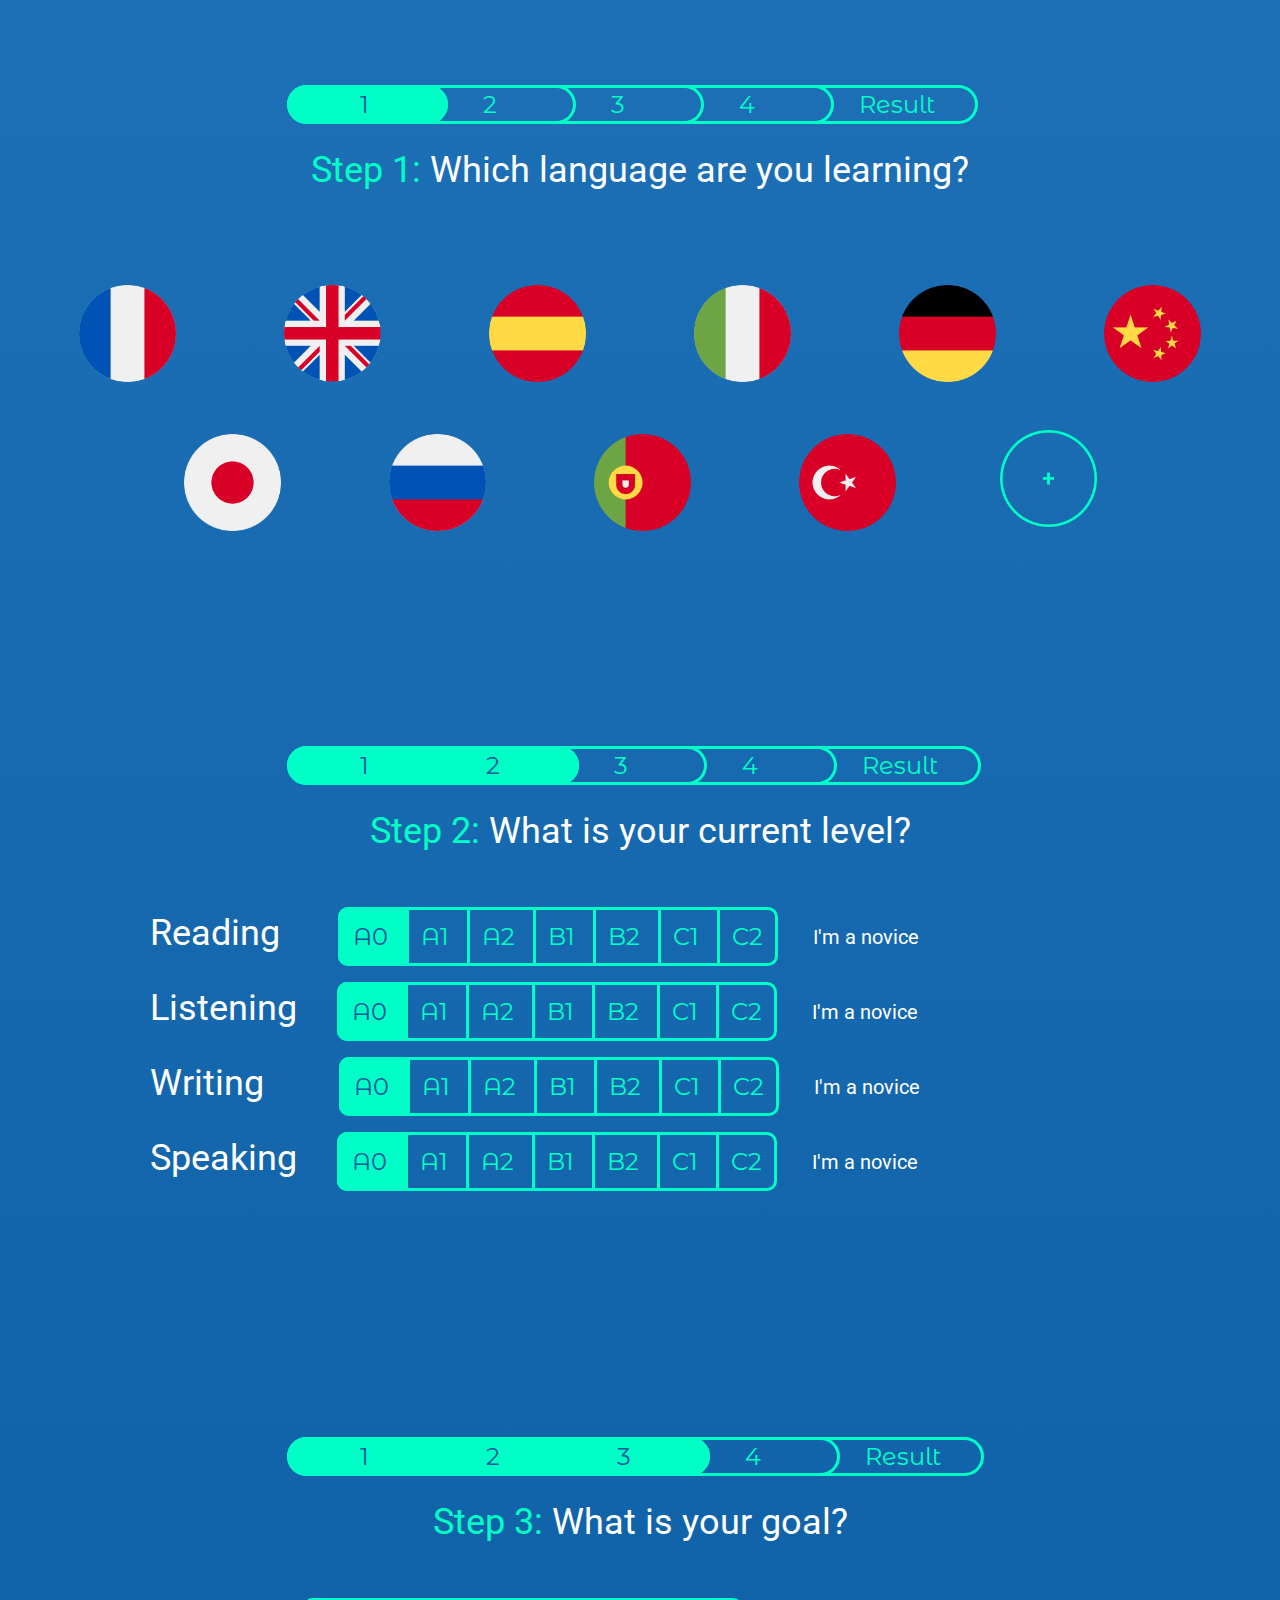
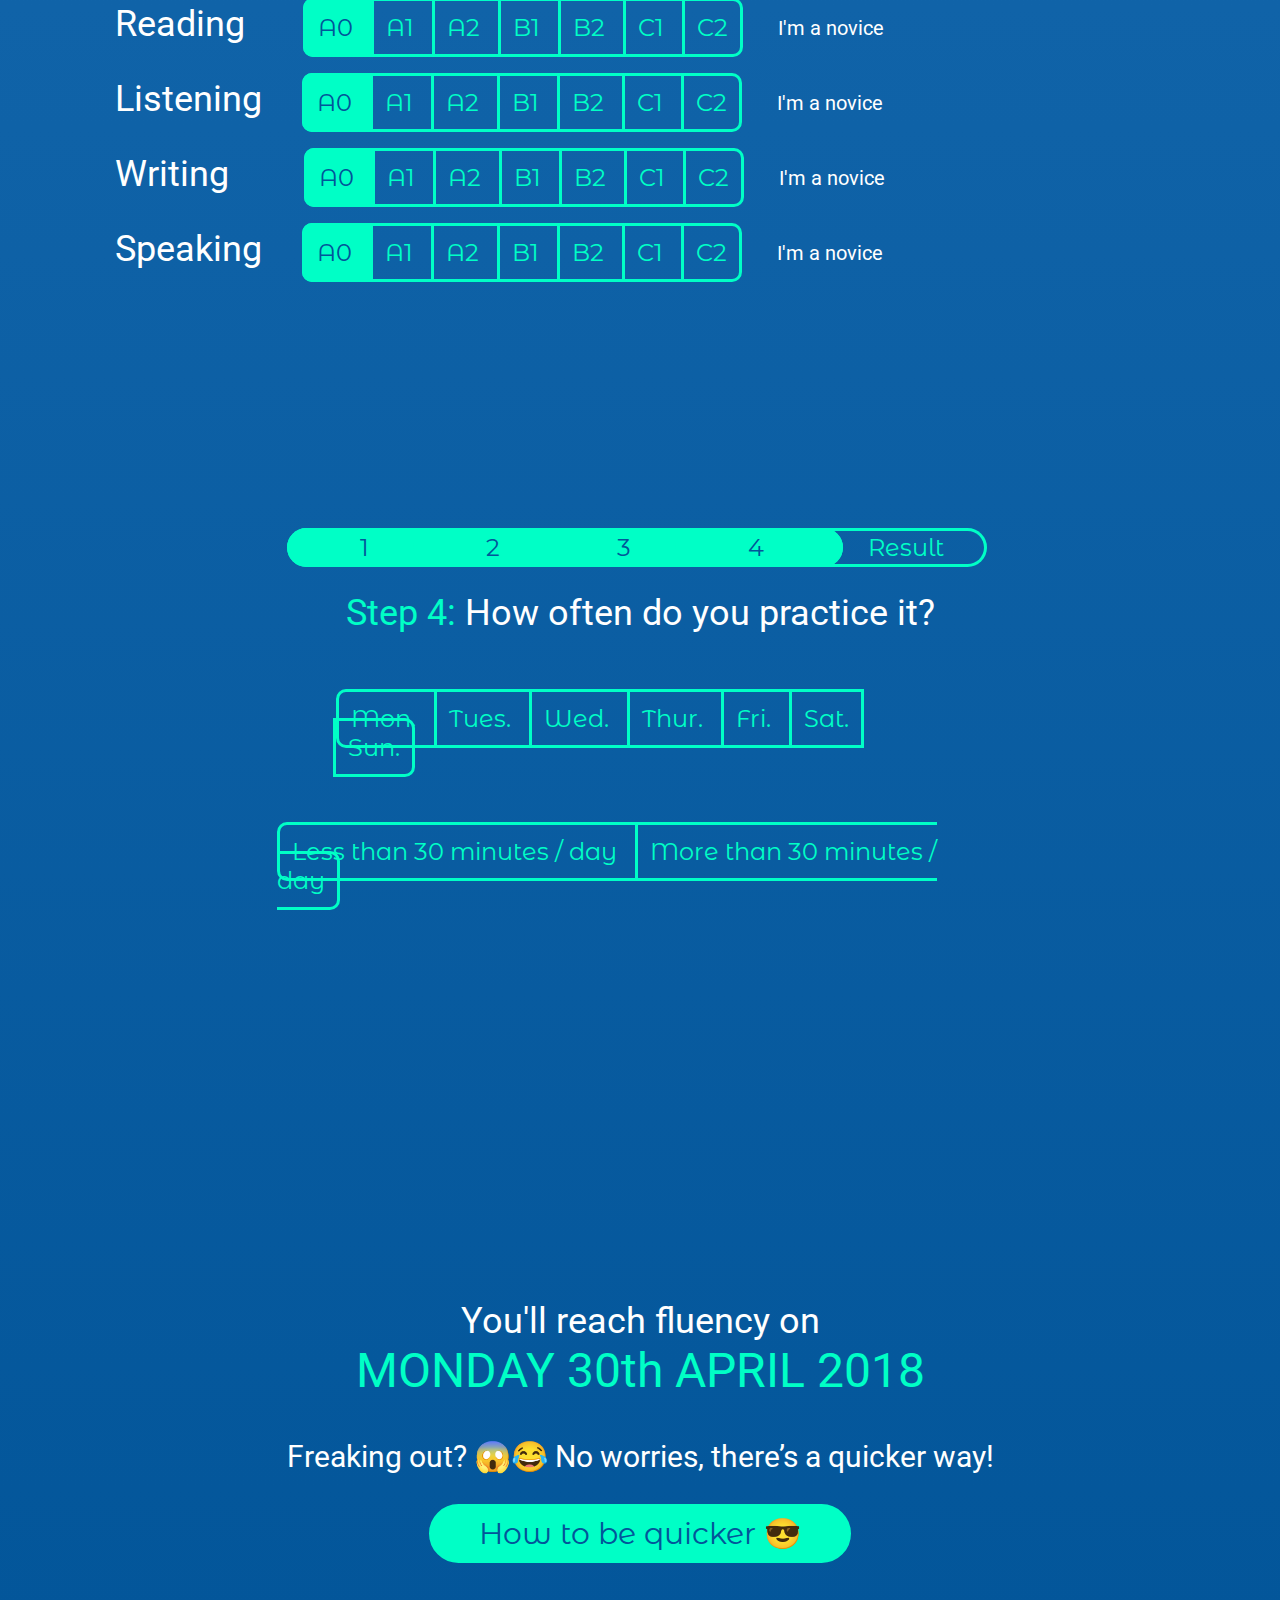
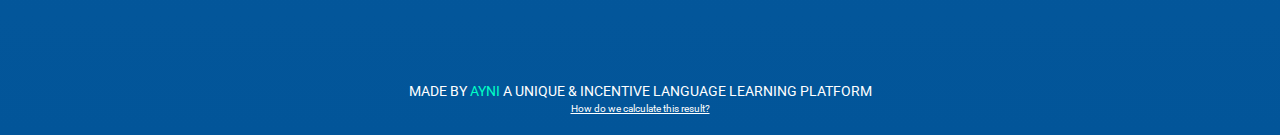
==== page2.html @ e08b11b6 "lancement" ====
<!DOCTYPE html>
<html>
  <head>
    <meta charset="utf-8">
    <meta http-equiv="X-UA-Compatible" content="IE=edge">
    <meta name="viewport" content="width=device-width, initial-scale=1">

    <title>When will you reach fluency?</title>

    <link href="https://fonts.googleapis.com/css?family=Roboto:400" rel="stylesheet">
  <link href="https://fonts.googleapis.com/css?family=Montserrat+Alternates:400,500" rel="stylesheet">
  <link rel="stylesheet" href="CSS/prelaunch2.css">

  <!-- start Mixpanel --><script type="text/javascript">(function(e,a){if(!a.__SV){var b=window;try{var c,l,i,j=b.location,g=j.hash;c=function(a,b){return(l=a.match(RegExp(b+"=([^&]*)")))?l[1]:null};g&&c(g,"state")&&(i=JSON.parse(decodeURIComponent(c(g,"state"))),"mpeditor"===i.action&&(b.sessionStorage.setItem("_mpcehash",g),history.replaceState(i.desiredHash||"",e.title,j.pathname+j.search)))}catch(m){}var k,h;window.mixpanel=a;a._i=[];a.init=function(b,c,f){function e(b,a){var c=a.split(".");2==c.length&&(b=b[c[0]],a=c[1]);b[a]=function(){b.push([a].concat(Array.prototype.slice.call(arguments,
  0)))}}var d=a;"undefined"!==typeof f?d=a[f]=[]:f="mixpanel";d.people=d.people||[];d.toString=function(b){var a="mixpanel";"mixpanel"!==f&&(a+="."+f);b||(a+=" (stub)");return a};d.people.toString=function(){return d.toString(1)+".people (stub)"};k="disable time_event track track_pageview track_links track_forms register register_once alias unregister identify name_tag set_config reset people.set people.set_once people.increment people.append people.union people.track_charge people.clear_charges people.delete_user".split(" ");
  for(h=0;h<k.length;h++)e(d,k[h]);a._i.push([b,c,f])};a.__SV=1.2;b=e.createElement("script");b.type="text/javascript";b.async=!0;b.src="undefined"!==typeof MIXPANEL_CUSTOM_LIB_URL?MIXPANEL_CUSTOM_LIB_URL:"file:"===e.location.protocol&&"//cdn.mxpnl.com/libs/mixpanel-2-latest.min.js".match(/^\/\//)?"https://cdn.mxpnl.com/libs/mixpanel-2-latest.min.js":"//cdn.mxpnl.com/libs/mixpanel-2-latest.min.js";c=e.getElementsByTagName("script")[0];c.parentNode.insertBefore(b,c)}})(document,window.mixpanel||[]);
  mixpanel.init("26a38429688eebca25bc573ffab9b2d9");</script><!-- end Mixpanel -->
  </head>
  <body>





  <div id="menu01">
    <div id="bloc-principal">
      <div class="MENU">
        <a href="#menu01" class="MENUrealise"> 1 </a>
        <a href="#menu02" class="MENUafaire"> 2 </a>
        <a href="#menu03" class="MENUafaire"> 3 </a>
        <a href="#menu04" class="MENUafaire"> 4 </a>
        <a href="#menu05" class="MENUresult"> Result </a>
      </div>
    </div>

    <div class="STEP"> <FONT color="#00FFC6"> Step 1: </FONT> Which language are you learning? </div>

      <div>
        <div id="milieudrapeau1">
          <div class="drapeau">
          <a href="#test5"><img src="image/french.png" id="french" class="langues" alt="french"></a>
          </div>

          <div class="drapeau">
          <a href="#test5"><img src="image/english.png" id="english" class="langues" alt="english"></a>
          </div>

          <div class="drapeau">
          <a href="#test5"><img src="image/spanish.png" id="spanish" class="langues" alt="spanish"></a>
          </div>

          <div class="drapeau">
          <a href="#test5"><img src="image/italian.png" id="italian" class="langues" alt="italian"></a>
          </div>

          <div class="drapeau">
          <a href="#test5"><img src="image/german.png" id="german" class="langues" alt="german"></a>
          </div>

          <div class="drapeau">
          <a href="#test5"><img src="image/chinese.png" id="chinese" class="langues" alt="chinese"></a>
          </div>
        </div>

        <div id="milieudrapeau2">
          <div class="drapeau">
          <a href="#test5"><img src="image/japonese.png" id="japonese" class="langues" alt="japonese"></a>
          </div>

          <div class="drapeau">
          <a href="#test5"><img src="image/russian.png" id="russian" class="langues" alt="russian"></a>
          </div>

          <div class="drapeau">
          <a href="#test5"><img src="image/portuguese.png" id="portuguese" class="langues" alt="portuguese"></a>
          </div>

          <div class="drapeau">
          <a href="#test5"><img src="image/turkish.png" id="turkish" class="langues" alt="turkish"></a>
          </div>

          <div class="drapeau">
          <a href="#test5"><img src="image/+.png" id="other" class="plus" alt="flag"></a>
          </div>
        </div>
      </div>
  </div>












  <div id="menu02">
    <div id="bloc-principal">
      <div class="MENU">
        <a href="#menu01" class="MENUrealise"> 1 </a>
        <a href="#menu02" class="MENUrealise"> 2 </a>
        <a href="#menu03" class="MENUafaire"> 3 </a>
        <a href="#menu04" class="MENUafaire"> 4 </a>
        <a href="#menu05" class="MENUresult"> Result </a>
      </div>
    </div>

    <div class="STEP"> <FONT color="#00FFC6"> Step 2: </FONT> What is your current level? </div>

    <div>
      <div id="CENTRER75">
        <div id="milieu">

          <div id="reading" class="floatleft"> Reading </div>

          <div class="floatleft">
          <a href="#test5" id="A1" class="rectangle-gauche-choix"> A0 </a>
          <a href="#test5" id="A2" class="rectangle-milieu-libre"> A1 </a>
          <a href="#test5" id="A3" class="rectangle-milieu-libre"> A2 </a>
          <a href="#test5" id="A4" class="rectangle-milieu-libre"> B1 </a>
          <a href="#test5" id="A5" class="rectangle-milieu-libre"> B2 </a>
          <a href="#test5" id="A6" class="rectangle-milieu-libre"> C1 </a>
          <a href="#test5" id="A7" class="rectangle-droite-libre"> C2 </a>
          </div>

          <div class="floatleft">
            <div id="readingLevelText" class="explication"> I'm a novice </div>
          </div>

        </div>
      </div>

      <div id="CENTRER75">
        <div id="milieu">

          <div id="listening" class="floatleft"> Listening </div>

          <div class="floatleft">
          <a href="#test5" id="B1" class="rectangle-gauche-choix"> A0 </a>
          <a href="#test5" id="B2" class="rectangle-milieu-libre"> A1 </a>
          <a href="#test5" id="B3" class="rectangle-milieu-libre"> A2 </a>
          <a href="#test5" id="B4" class="rectangle-milieu-libre"> B1 </a>
          <a href="#test5" id="B5" class="rectangle-milieu-libre"> B2 </a>
          <a href="#test5" id="B6" class="rectangle-milieu-libre"> C1 </a>
          <a href="#test5" id="B7" class="rectangle-droite-libre"> C2 </a>
          </div>

          <div class="floatleft">
            <div id="listeningLevelText" class="explication">  I'm a novice</div>
          </div>

        </div>
      </div>

      <div id="CENTRER75">
        <div id="milieu">

          <div id="writing" class="floatleft"> Writing </div>

          <div class="floatleft">
          <a href="#test5" id="C1" class="rectangle-gauche-choix"> A0 </a>
          <a href="#test5" id="C2" class="rectangle-milieu-libre"> A1 </a>
          <a href="#test5" id="C3" class="rectangle-milieu-libre"> A2 </a>
          <a href="#test5" id="C4" class="rectangle-milieu-libre"> B1 </a>
          <a href="#test5" id="C5" class="rectangle-milieu-libre"> B2 </a>
          <a href="#test5" id="C6" class="rectangle-milieu-libre"> C1 </a>
          <a href="#test5" id="C7" class="rectangle-droite-libre"> C2 </a>
          </div>

          <div class="floatleft">
            <div id="writingLevelText" class="explication"> I'm a novice  </div>
          </div>

        </div>
      </div>

      <div id="CENTRER75">
        <div id="milieu">

          <div id="speaking" class="floatleft"> Speaking </div>

          <div class="floatleft">
          <a href="#test5" id="D1" class="rectangle-gauche-choix"> A0 </a>
          <a href="#test5" id="D2" class="rectangle-milieu-libre"> A1 </a>
          <a href="#test5" id="D3" class="rectangle-milieu-libre"> A2 </a>
          <a href="#test5" id="D4" class="rectangle-milieu-libre"> B1 </a>
          <a href="#test5" id="D5" class="rectangle-milieu-libre"> B2 </a>
          <a href="#test5" id="D6" class="rectangle-milieu-libre"> C1 </a>
          <a href="#test5" id="D7" class="rectangle-droite-libre"> C2 </a>
          </div>

          <div class="floatleft">
            <div id="speakingLevelText" class="explication"> I'm a novice  </div>
          </div>

        </div>
      </div>
    </div>
  </div>













  <div id="menu03">
    <div id="bloc-principal">
      <div class="MENU">
        <a href="#menu01" class="MENUrealise"> 1 </a>
        <a href="#menu02" class="MENUrealise"> 2 </a>
        <a href="#menu03" class="MENUrealise"> 3 </a>
        <a href="#menu04" class="MENUafaire"> 4 </a>
        <a href="#menu05" class="MENUresult"> Result </a>
      </div>
    </div>

    <div class="STEP"> <FONT color="#00FFC6"> Step 3: </FONT> What is your goal? </div>

    <div>
      <div id="CENTRER75">
        <div id="milieuGoal">

          <div id="reading" class="floatleft"> Reading </div>

          <div class="floatleft">
          <a href="#test5" id="E1" class="rectangle2-gauche-choix"> A0 </a>
          <a href="#test5" id="E2" class="rectangle2-milieu-libre"> A1 </a>
          <a href="#test5" id="E3" class="rectangle2-milieu-libre"> A2 </a>
          <a href="#test5" id="E4" class="rectangle2-milieu-libre"> B1 </a>
          <a href="#test5" id="E5" class="rectangle2-milieu-libre"> B2 </a>
          <a href="#test5" id="E6" class="rectangle2-milieu-libre"> C1 </a>
          <a href="#test5" id="E7" class="rectangle2-droite-libre"> C2 </a>
          </div>

          <div class="floatleft">
            <div id="readingGoalText" class="explication"> I'm a novice  </div>
          </div>

        </div>
      </div>

      <div id="CENTRER75">
        <div id="milieuGoal">

          <div id="listening" class="floatleft"> Listening </div>

          <div class="floatleft">
          <a href="#test5" id="F1" class="rectangle2-gauche-choix"> A0 </a>
          <a href="#test5" id="F2" class="rectangle2-milieu-libre"> A1 </a>
          <a href="#test5" id="F3" class="rectangle2-milieu-libre"> A2 </a>
          <a href="#test5" id="F4" class="rectangle2-milieu-libre"> B1 </a>
          <a href="#test5" id="F5" class="rectangle2-milieu-libre"> B2 </a>
          <a href="#test5" id="F6" class="rectangle2-milieu-libre"> C1 </a>
          <a href="#test5" id="F7" class="rectangle2-droite-libre"> C2 </a>
          </div>


          <div class="floatleft">
            <div id="listeningGoalText" class="explication"> I'm a novice  </div>
          </div>

        </div>
      </div>

      <div id="CENTRER75">
        <div id="milieuGoal">

          <div id="writing" class="floatleft"> Writing </div>

          <div class="floatleft">
          <a href="#test5" id="G1" class="rectangle2-gauche-choix"> A0 </a>
          <a href="#test5" id="G2" class="rectangle2-milieu-libre"> A1 </a>
          <a href="#test5" id="G3" class="rectangle2-milieu-libre"> A2 </a>
          <a href="#test5" id="G4" class="rectangle2-milieu-libre"> B1 </a>
          <a href="#test5" id="G5" class="rectangle2-milieu-libre"> B2 </a>
          <a href="#test5" id="G6" class="rectangle2-milieu-libre"> C1 </a>
          <a href="#test5" id="G7" class="rectangle2-droite-libre"> C2 </a>
          </div>

          <div class="floatleft">
            <div id="writingGoalText" class="explication"> I'm a novice  </div>
          </div>

        </div>
      </div>

      <div id="CENTRER75">
        <div id="milieuGoal">

          <div id="speaking" class="floatleft"> Speaking </div>

          <div class="floatleft">
          <a href="#test5" id="H1" class="rectangle2-gauche-choix"> A0 </a>
          <a href="#test5" id="H2" class="rectangle2-milieu-libre"> A1 </a>
          <a href="#test5" id="H3" class="rectangle2-milieu-libre"> A2 </a>
          <a href="#test5" id="H4" class="rectangle2-milieu-libre"> B1 </a>
          <a href="#test5" id="H5" class="rectangle2-milieu-libre"> B2 </a>
          <a href="#test5" id="H6" class="rectangle2-milieu-libre"> C1 </a>
          <a href="#test5" id="H7" class="rectangle2-droite-libre"> C2 </a>
          </div>

          <div class="floatleft">
            <div id="speakingGoalText" class="explication"> I'm a novice  </div>
          </div>

        </div>
      </div>
    </div>
  </div>














  <div id="menu04">
    <div id="bloc-principal">
      <div class="MENU">
        <a href="#menu01" class="MENUrealise"> 1 </a>
        <a href="#menu02" class="MENUrealise"> 2 </a>
        <a href="#menu03" class="MENUrealise"> 3 </a>
        <a href="#menu04" class="MENUrealise"> 4 </a>
        <a href="#menu05" id="result" class="MENUresult"> Result </a>
      </div>
    </div>

    <div id="languageChoice" class="STEP"> <FONT color="#00FFC6"> Step 4: </FONT> How often do you practice it? </div>

    <div>
      <div id="CENTRER75">
        <div id="milieujour">

          <div>
          <a href="#test5" id="monday" class="rectangle-gauche-libre"> Mon. </a>
          <a href="#test5" id="tuesday" class="rectangle-milieu-libre"> Tues. </a>
          <a href="#test5" id="wednesday" class="rectangle-milieu-libre"> Wed. </a>
          <a href="#test5" id="thursday" class="rectangle-milieu-libre"> Thur. </a>
          <a href="#test5" id="friday" class="rectangle-milieu-libre"> Fri. </a>
          <a href="#test5" id="saturday" class="rectangle-milieu-libre"> Sat. </a>
          <a href="#test5" id="sunday" class="rectangle-droite-libre"> Sun. </a>
          </div>

        </div>
      </div>

      <div id="CENTRER75">
        <div id="milieuduree">

          <div>
          <a href="#test5" id="less" class="rectangle-gauche-libre"> Less than 30 minutes / day </a>
          <a href="#test5" id="more" class="rectangle-droite-libre"> More than 30 minutes / day </a>
          </div>


        </div>
      </div>

    </div>
  </div>













  <div id="page" >
    <div id="bloc-principal">
      <div id="CENTRER">
        <div id="menu05">
           <p class="SOUSTITRE"> You'll reach fluency on </p>

           <p id="fluencyDate" class="TITRE"> MONDAY 30th APRIL 2018 </p>
        </div>

        <div>
            <p class="ACCROCHE"> Freaking out? 😱😂 No worries, there’s a quicker way! </p>
            <a href="Page3.html" class="CTA2">How to be quicker 😎</a>
        </div>
      </div>
      <div id="footer2">
    <p class="PUB"> MADE BY <a href="https://ayni.in" class="link" target="_blank">AYNI</a> A UNIQUE & INCENTIVE LANGUAGE LEARNING PLATFORM </p>
    <p class="PUB"> <a href="http://ayni.in" id="CALCUL">How do we calculate this result?</a></p>
      </div>
    </div>
  </div>


  <script
  src="https://code.jquery.com/jquery-3.2.1.js"
  integrity="sha256-DZAnKJ/6XZ9si04Hgrsxu/8s717jcIzLy3oi35EouyE="
  crossorigin="anonymous"></script>
  <script type="text/javascript" src="javascripts/application.js"></script>

  </body>
</html>
---- CSS/prelaunch2.css ----
html, body{
	background: linear-gradient(to top, #025599, #1D70B6);
	width: 100%;
	padding: 0;
	margin:0;
}


#footer {
    position: absolute;
    bottom: 30px;
    width: 100%;
}

#footer2 {
padding-bottom: 20px;
padding-top: 20px;
}

.TITRE {
	text-align: center;
	color: #00FFC6;
	font-size: 48px;
	font-family: 'Roboto';
	font-style: medium;
	margin: 0px;
	width: 100%;
}

.SOUSTITRE {
	text-align: center;
	color: white;
	font-size: 36px;
	font-family: 'Roboto';
	font-style: medium;
	margin: 0px;
}

.STEP {
	text-align: center;
	color: white;
	font-size: 36px;
	font-family: 'Roboto';
	font-style: medium;
	margin-bottom: 70px;
	margin-top: 30px
}

.ACCROCHE {
	text-align: center;
	color: white;
	font-size: 30px;
	font-family: 'Roboto';
	margin-top: 40px;
	padding: 0px
}

.champs {
	margin-top: 50px;
	margin-bottom: 30px
}

#CENTRERpage3 {
	padding-top: 90px;
}

.TEXTE {
	text-align: center;
	color: white;
	font-size: 25px;
	font-family: 'Roboto';
	margin:0;
	padding: 0px;
	width: 100%
}

.paddingbottom70 {
	padding-bottom: 70px;
}

#STEPtitre {
	color: #00FFC6;
}

.PUB {
	text-align: center;
	color: white;
	font-size: 14px;
	font-family: 'Roboto';
	font-style: normal;
	margin: 0px;
}

#CALCUL {
	text-align: center;
	color: white;
	font-size: 10px;
	font-family: 'Roboto';
	font-style: normal;
}

.link {
	color: #00FFC6;
	text-decoration: none;
}

.CTA1 {
	margin: auto;
	display: block;
	background-color: #00FFC6;
	border: 3px solid #00FFC6;
	border-radius: 50px ;
	font-size: 30px;
	color: #025599;
	padding: 8px;
	width: 296px;
	font-family: 'Montserrat Alternates', sans-serif;
	font-style: normal;
	text-align: center;
	text-decoration: none;
}

.CTA1:hover{
	background-color: transparent;
	color: #00FFC6;

}

.CTA1:active{
	transform: scale(1.03);
}

.CTA2 {
	margin: auto;
	display: block;
	background-color: #00FFC6;
	border: 3px solid #00FFC6;
	border-radius: 50px ;
	font-size: 30px;
	color: #025599;
	padding: 8px;
	width: 400px;
	font-family: 'Montserrat Alternates', sans-serif;
	font-style: normal;
	text-align: center;
	text-decoration: none;
}

.CTA2:hover{
	background-color: transparent;
	color: #00FFC6;
}

.CTA2:active{
	transform: scale(1.03);
}

.CTA3 {
	margin: auto;
	display: block;
	background-color: #00FFC6;
	border: 3px solid #00FFC6;
	border-radius: 50px ;
	font-size: 30px;
	color: #025599;
	padding: 8px;
	width: 500px;
	font-family: 'Montserrat Alternates', sans-serif;
	font-style: normal;
	text-align: center;
	text-decoration: none;
}

.CTA3:hover{
	background-color: transparent;
	color: #00FFC6;
}

.CTA3:active{
	transform: scale(1.03);
}

.CTA4 {
	float: right;
	background-color: #00FFC6;
	border: 3px solid #00FFC6;
	border-radius: 50px ;
	font-size: 25px;
	color: #025599;
	padding: 8px;
	width: 120px;
	font-family: 'Montserrat Alternates', sans-serif;
	font-style: normal;
	text-align: center;
	text-decoration: none;
}

.CTA4:hover{
	background-color: transparent;
	color: #00FFC6;

}

.CTA4:active{
	transform: scale(1.03);
}

.MENU {
	margin:0 auto;
	width: 707px
}

.MENUrealise {
	background-color: #00ffc6;
	border: solid 3px #00ffc6;
	border-radius: 50px;
	font-size: 24px;
	color: #025599;
	font-family: 'Montserrat Alternates', sans-serif;
	font-style: medium;
	text-align: center;
	text-decoration: none;
	padding-top: 2px;
	padding-right: 70px;
	padding-left: 70px;
	padding-bottom: 2px;
	margin-right: -35px;
}

.MENUafaire {
	background-color: transparent;
	border: solid 3px #00ffc6;
	border-top-right-radius: 50px;
	border-bottom-right-radius: 50px;
	border-left: none;
	font-size: 24px;
	color: #00ffc6;
	font-family: 'Montserrat Alternates', sans-serif;
	font-style: medium;
	text-align: center;
	text-decoration: none;
	padding-top: 2px;
	padding-right: 70px;
	padding-left: 70px;
	padding-bottom: 2px ;
	margin-right: -35px
}

.MENUresult {
	background-color: transparent;
	border: solid 3px #00ffc6;
	border-top-right-radius: 50px;
	border-bottom-right-radius: 50px;
	border-left: none;
	font-size: 24px;
	color: #00ffc6;
	font-family: 'Montserrat Alternates', sans-serif;
	font-style: medium;
	text-align: center;
	text-decoration: none;
	padding-top: 2px;
	padding-right: 40px;
	padding-left: 60px;
	padding-bottom: 2px ;
	margin-right: -35px
}

.MENUresult:hover {
	background-color: #00ffc6;
	color: #025599;
}

.MENUresultclic {
	background-color: transparent;
	border: solid 3px #00ffc6;
	border-top-right-radius: 50px;
	border-bottom-right-radius: 50px;
	border-left: none;
	font-size: 24px;
	color: #ffaa00;
	font-family: 'Montserrat Alternates', sans-serif;
	font-style: medium;
	text-align: center;
	text-decoration: none;
	padding-top: 2px;
	padding-right: 40px;
	padding-left: 60px;
	padding-bottom: 2px ;
	margin-right: -35px
}

.MENUresultclic:hover {
	background-color: #00ffc6;
	color: #025599;
}

.MENUafaire:hover {
	background-color: #00ffc6;
	color: #025599;
}


#margin106 {
	padding-top: 106px;
}



#menu01 {
	padding-top: 90px;
	padding-bottom: 400px
}

#menu02 {
	padding-top: 90px;
	padding-bottom: 130px
}

#menu03 {
	padding-top: 90px;
	padding-bottom: 130px
}

#menu04 {
	padding-top: 90px;
	padding-bottom: 130px
}



#CENTRER {
padding-top: 200px;
padding-bottom: 100px;

}

#CENTRER75 {
	padding-bottom: 75px;
}

#milieu {
	margin:0 auto;
	width: 980px;
	vertical-align: center;
}

#milieuGoal {
	margin:0 auto;
	width: 1050px;
	vertical-align: center;
}

#milieujour {
	margin:0 auto;
	width: 609px;
	vertical-align: center;	
}

#milieuduree {
	margin:0 auto;
	width: 727px;
	vertical-align: center;	
}

#milieudrapeau1 {
	margin:0 auto;
	width: 1010px;
}

#milieudrapeau2 {
	margin:0 auto;
	width: 850px;
}

.floatleft {
    float: left;
    transition: none;
}

.floattop {
	float: top;
	transition: none;
}

#reading {
	color: white;
	font-size: 36px;
	font-family: 'Roboto';
	font-style: normal;
	margin-top : -10px ;
	margin-right: 58px;
}

#listening {
	color: white;
	font-size: 36px;
	font-family: 'Roboto';
	font-style: normal;
	margin-top : -10px ;
	margin-right: 40px;
}

#writing {
	color: white;
	font-size: 36px;
	font-family: 'Roboto';
	font-style: normal;
	margin-top : -10px ;
	margin-right: 75px;
}

#speaking {
	color: white;
	font-size: 36px;
	font-family: 'Roboto';
	font-style: normal;
	margin-top : -10px ;
	margin-right: 40px;
}

.explication {
	color: white;
	font-size: 20px;
	font-family: 'Roboto';
	font-style: normal;
	margin-left: 35px;
	margin-top: 3px;
}

.rectangle-gauche-libre {
	width: 64px;
	height: 53px;
	border-top-left-radius: 10px;
	border-bottom-left-radius: 10px;
	border: solid 3px #00ffc6;
	background-color: transparent;
	font-size: 24px;
	color: #00ffc6;
	font-family: 'Montserrat Alternates', sans-serif;
	font-style: medium;
	text-align: center;
	text-decoration: none;
	padding: 12px;
}

.rectangle-gauche-libre:hover {
	background-color: #00ffc6;
	color: #025599;
}

.rectangle-gauche-choix {
	width: 64px;
	height: 53px;
	border-top-left-radius: 10px;
	border-bottom-left-radius: 10px;
	border: solid 3px #00ffc6;
	background-color: #00ffc6;
	font-size: 24px;
	color: #025599;
	font-family: 'Montserrat Alternates', sans-serif;
	font-style: medium;
	text-align: center;
	text-decoration: none;
	padding: 12px;
}

.rectangle-milieu-libre {
	width: 64px;
	height: 53px;
	border: solid 3px #00ffc6;
	background-color: transparent;
	font-size: 24px;
	color: #00FFC6;
	font-family: 'Montserrat Alternates', sans-serif;
	font-style: medium;
	text-align: center;
	text-decoration: none;
	padding: 12px;
	margin-left:-3px;
}

.rectangle-milieu-libre:hover {
	background-color: #00ffc6;
	color: #025599;
}

.rectangle-milieu-choix {
	width: 64px;
	height: 53px;
	background-color: #00ffc6;
	border: solid 3px #00ffc6;
	font-size: 24px;
	color: #025599;
	font-family: 'Montserrat Alternates', sans-serif;
	font-style: medium;
	text-align: center;
	text-decoration: none;
	padding: 12px;
	margin-left:-3px;
}

.rectangle-milieu-objectif {
	width: 64px;
	height: 53px;
	background-color: #ffaa00;
	border: solid 3px #ffaa00;
	font-size: 24px;
	color: white;
	font-family: 'Montserrat Alternates', sans-serif;
	font-style: medium;
	text-align: center;
	text-decoration: none;
	padding: 12px;
	margin-left:-3px;
}

.rectangle-droite-libre {
	width: 64px;
	height: 53px;
	border: solid 3px #00ffc6;
	border-top-right-radius: 10px;
	border-bottom-right-radius: 10px;
	background-color: transparent;
	font-size: 24px;
	color: #00FFC6;
	font-family: 'Montserrat Alternates', sans-serif;
	font-style: medium;
	text-align: center;
	text-decoration: none;
	padding: 12px;
	margin-left:-3px;
}

.rectangle-droite-libre:hover {
	background-color: #00ffc6;
	color: #025599;
}

.rectangle-droite-choix {
	width: 64px;
	height: 53px;
	background-color: #00ffc6;
	border: solid 3px #00ffc6;
	border-top-right-radius: 10px;
	border-bottom-right-radius: 10px;
	font-size: 24px;
	color: #025599;
	font-family: 'Montserrat Alternates', sans-serif;
	font-style: medium;
	text-align: center;
	text-decoration: none;
	padding: 12px;
	margin-left:-3px;
}

.rectangle-droite-objectif {
	width: 64px;
	height: 53px;
	background-color: #ffaa00;
	border: solid 3px #ffaa00;
	border-top-right-radius: 10px;
	border-bottom-right-radius: 10px;
	font-size: 24px;
	color: white;
	font-family: 'Montserrat Alternates', sans-serif;
	font-style: medium;
	text-align: center;
	text-decoration: none;
	padding: 12px;
	margin-left:-3px;
}

.rectangle2-gauche-choix {
	width: 64px;
	height: 53px;
	border-top-left-radius: 10px;
	border-bottom-left-radius: 10px;
	border: solid 3px #00ffc6;
	background-color: #00ffc6;
	font-size: 24px;
	color: #025599;
	font-family: 'Montserrat Alternates', sans-serif;
	font-style: medium;
	text-align: center;
	text-decoration: none;
	padding: 12px;
}

.rectangle2-milieu-libre {
	width: 64px;
	height: 53px;
	border: solid 3px #00ffc6;
	background-color: transparent;
	font-size: 24px;
	color: #00FFC6;
	font-family: 'Montserrat Alternates', sans-serif;
	font-style: medium;
	text-align: center;
	text-decoration: none;
	padding: 12px;
	margin-left:-3px;
}

.rectangle2-milieu-libre:hover {
	background-color: #ffaa00;
	border: solid 3px #ffaa00;
	color: white;
}

.rectangle2-milieu-choix {
	width: 64px;
	height: 53px;
	background-color: #00ffc6;
	border: solid 3px #00ffc6;
	font-size: 24px;
	color: #025599;
	font-family: 'Montserrat Alternates', sans-serif;
	font-style: medium;
	text-align: center;
	text-decoration: none;
	padding: 12px;
	margin-left:-3px;
}

.rectangle2-milieu-objectif {
	width: 64px;
	height: 53px;
	background-color: #ffaa00;
	border: solid 3px #ffaa00;
	font-size: 24px;
	color: white;
	font-family: 'Montserrat Alternates', sans-serif;
	font-style: medium;
	text-align: center;
	text-decoration: none;
	padding: 12px;
	margin-left:-3px;
}

.rectangle2-droite-libre {
	width: 64px;
	height: 53px;
	border: solid 3px #00ffc6;
	border-top-right-radius: 10px;
	border-bottom-right-radius: 10px;
	background-color: transparent;
	font-size: 24px;
	color: #00FFC6;
	font-family: 'Montserrat Alternates', sans-serif;
	font-style: medium;
	text-align: center;
	text-decoration: none;
	padding: 12px;
	margin-left:-3px;
}

.rectangle2-droite-libre:hover {
	background-color: #ffaa00;
	border: solid 3px #ffaa00;
	color: white;
}

.rectangle2-droite-choix {
	width: 64px;
	height: 53px;
	background-color: #00ffc6;
	border: solid 3px #00ffc6;
	border-top-right-radius: 10px;
	border-bottom-right-radius: 10px;
	font-size: 24px;
	color: #025599;
	font-family: 'Montserrat Alternates', sans-serif;
	font-style: medium;
	text-align: center;
	text-decoration: none;
	padding: 12px;
	margin-left:-3px;
}

.rectangle2-droite-objectif {
	width: 64px;
	height: 53px;
	background-color: #ffaa00;
	border: solid 3px #ffaa00;
	border-top-right-radius: 10px;
	border-bottom-right-radius: 10px;
	font-size: 24px;
	color: white;
	font-family: 'Montserrat Alternates', sans-serif;
	font-style: medium;
	text-align: center;
	text-decoration: none;
	padding: 12px;
	margin-left:-3px;
}

.drapeau {
	padding-right: 50px;
	padding-left: 50px;
	padding-bottom: 20px;
	padding-top: 20px;
	float: left;
	transition: none;
}

#milieudrapeau1 {
	margin-left:0 auto;
	margin-right:0 auto;
	width: 1230px;
}

#milieudrapeau2 {
	margin-left:0 auto;
	margin-right:0 auto;
	width: 1020px;

}

.langues {
	width: 97px;
	height:97px;
	border: solid 4px transparent;
	border-radius: 50px;
}

.langues:hover {
	border: solid 4px #00ffc6;
	border-radius: 50px;
}

.languechoisie {
	border: solid 4px #00ffc6;
	border-radius: 50px;
}

.plus {
	width: 97px;
	height:97px;
}

.plus:hover {
	background-image: url(../image/+hover.png)
}











.bloc-principal-email {
	margin: 0 auto;
	width: 900px;
	padding-top: 20px;
	padding-bottom: 130px;
}

.entete {
	padding-bottom: 50px;
}

.premiere-ligne {
	padding-bottom: 70px;
}

.your-friend {
	padding: 15px;
	color: white;
	font-family: 'Roboto';
	font-size: 22px;
	float: left;
	margin-left: 0px
}

.you {
	padding: 15px;
	color: white;
	font-family: 'Roboto';
	font-size: 22px;
	float: left;
	margin-left: 70px
}

.first-name {
	padding: 15px;
	color: white;
	font-family: 'Roboto';
	font-size: 22px;
	border: solid 2px #00ffc6;
	border-radius: 15px;
	float: left;
	width: 225px;
	margin-left: 20px;
}

.email {
	padding: 15px;
	color: white;
	font-family: 'Roboto';
	font-size: 22px;
	border: solid 2px #00ffc6;
	border-radius: 15px;
	float: left;
	width: 425px;
	margin-left: 20px
}

.texteemail {
	padding: 31px;
	color: white;
	font-family: 'Roboto';
	font-size: 22px;
	border: solid 2px #00ffc6;
	border-radius: 15px;
	margin-bottom: 16px;
	margin-top: 30px;
}

.reachfluency {
	color:white;
}
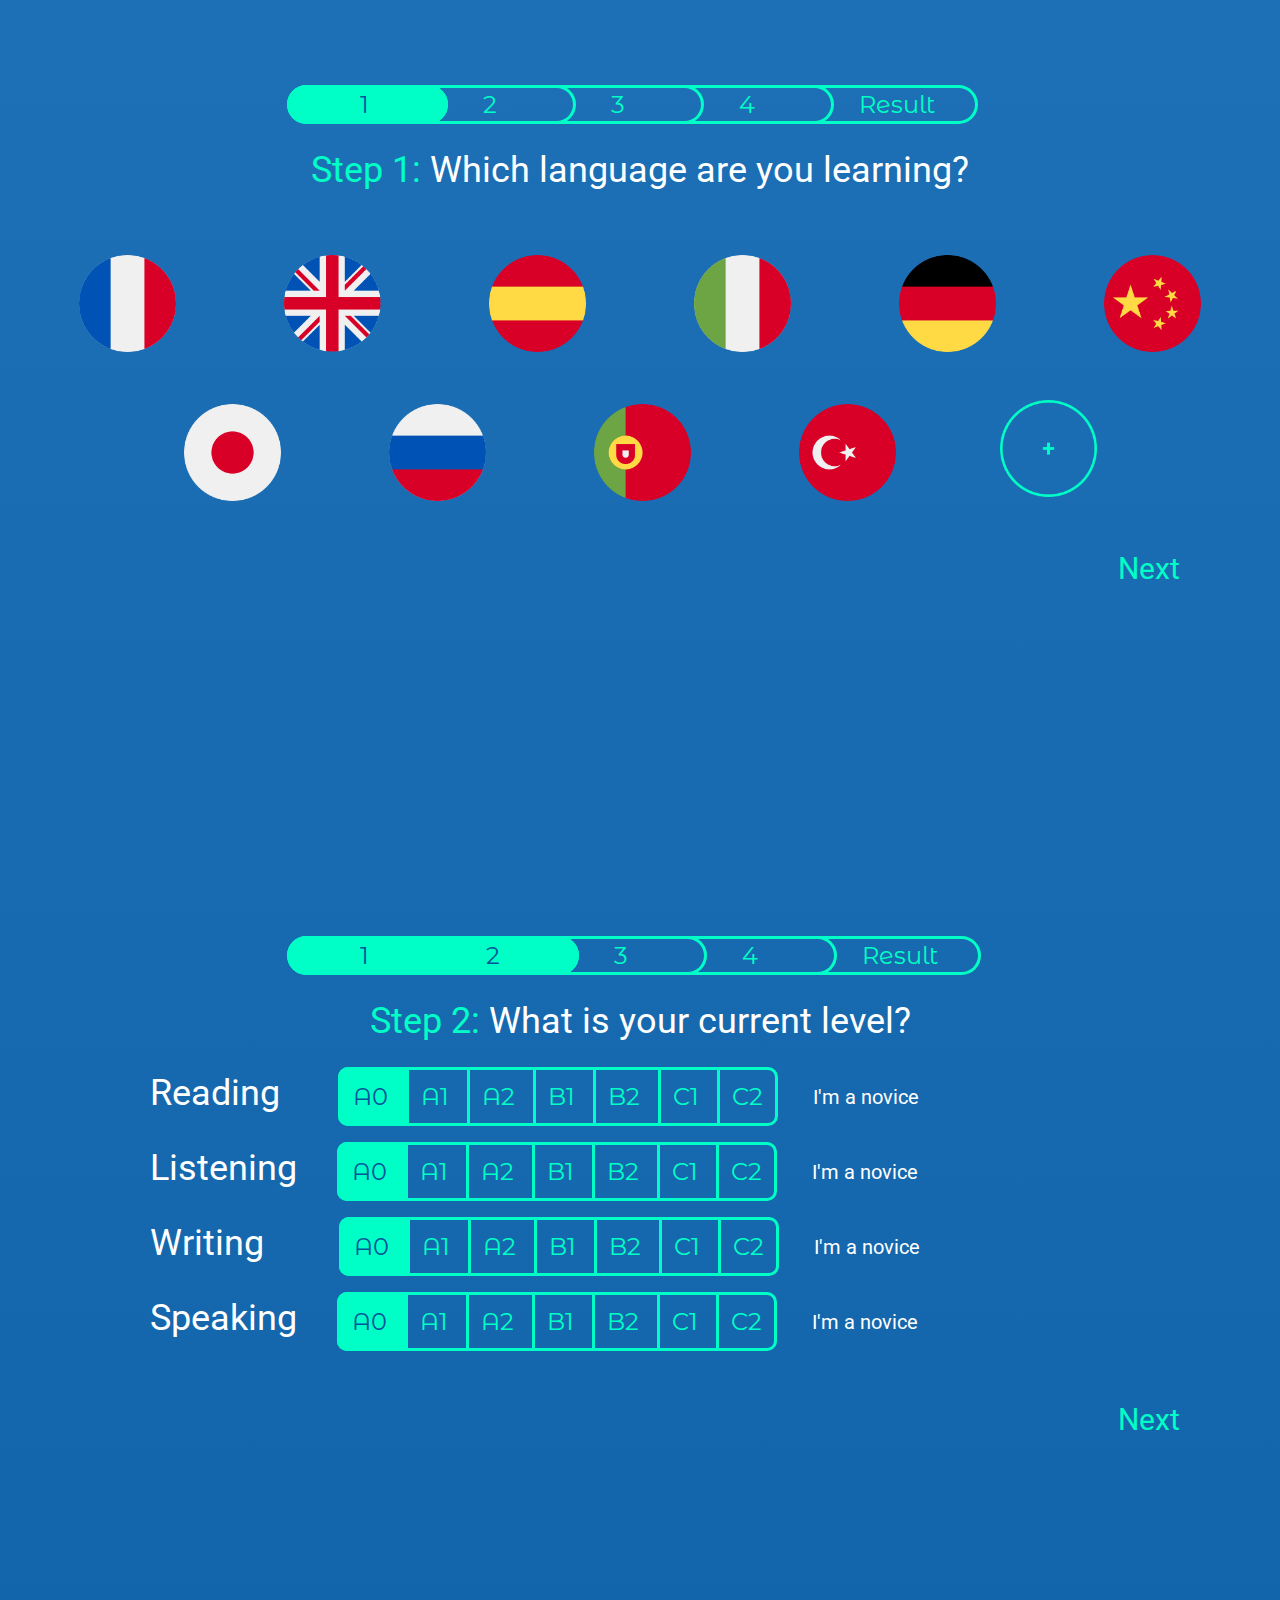
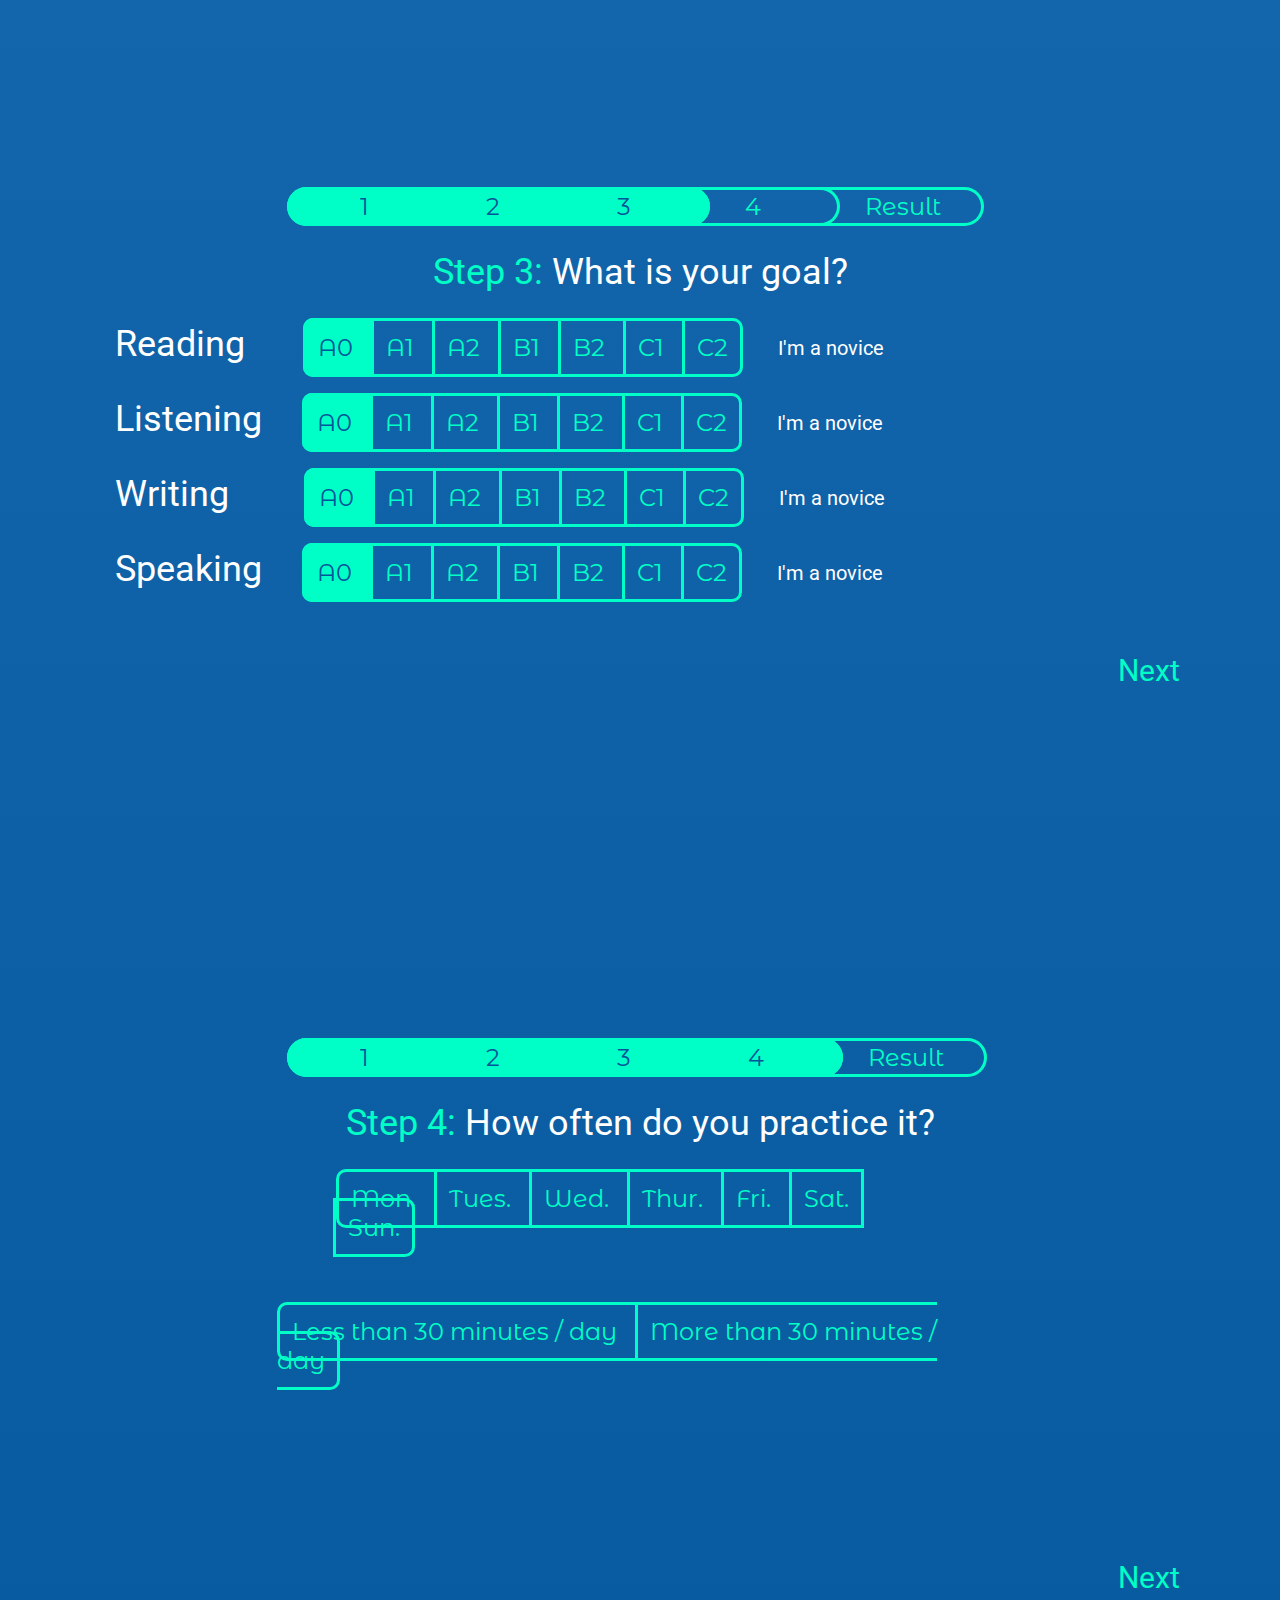
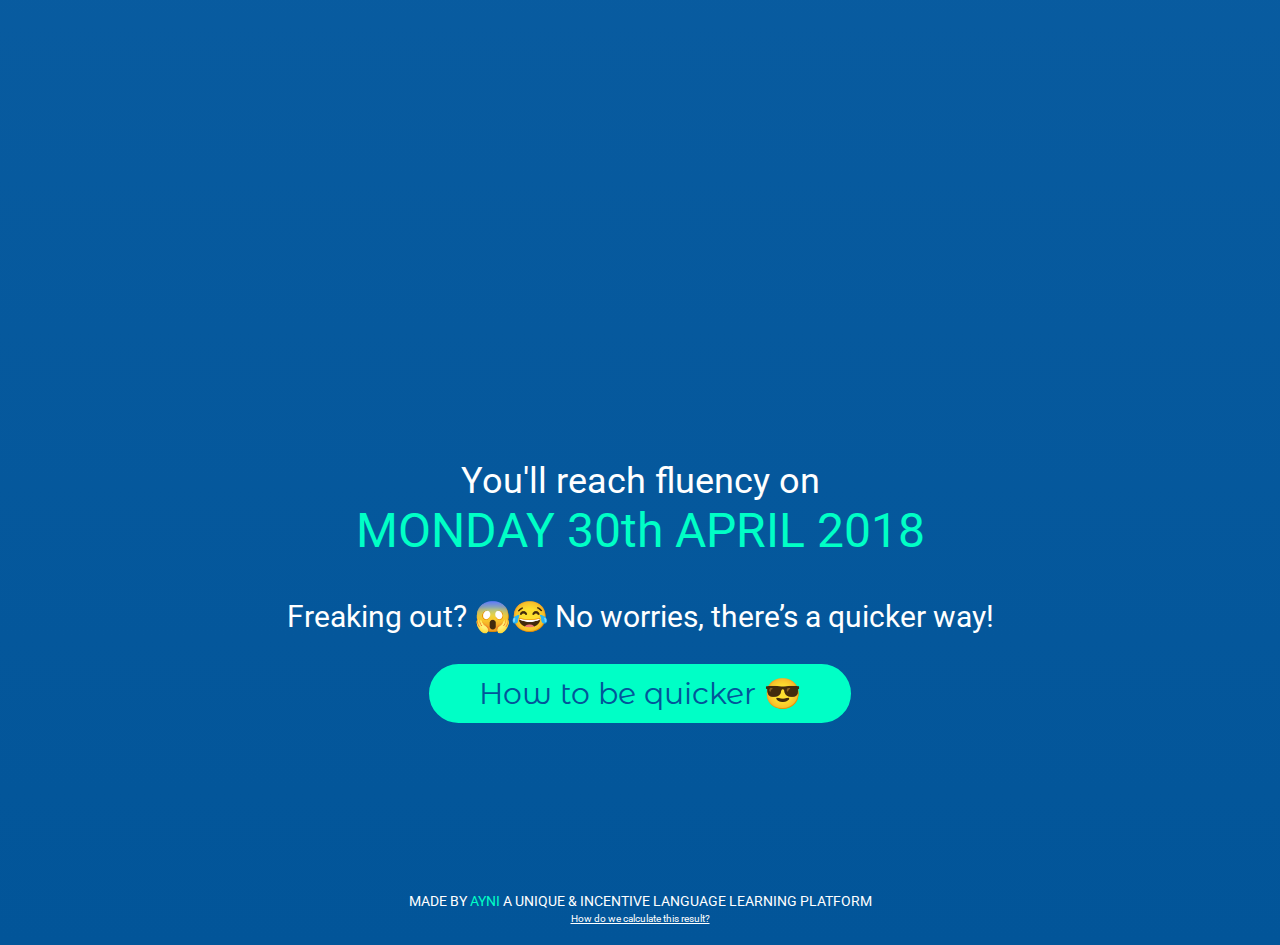
==== commit b591f7d4: "Ajout de bouton next" ====
--- a/page2.html
+++ b/page2.html
@@ -5,11 +5,12 @@
     <meta http-equiv="X-UA-Compatible" content="IE=edge">
     <meta name="viewport" content="width=device-width, initial-scale=1">
 
-    <title>When will you reach fluency?</title>
+    <title>When will you become fluent?</title>
 
     <link href="https://fonts.googleapis.com/css?family=Roboto:400" rel="stylesheet">
   <link href="https://fonts.googleapis.com/css?family=Montserrat+Alternates:400,500" rel="stylesheet">
   <link rel="stylesheet" href="CSS/prelaunch2.css">
+  <link rel="icon" type="image/png" href="favicon.png" />
 
   <!-- start Mixpanel --><script type="text/javascript">(function(e,a){if(!a.__SV){var b=window;try{var c,l,i,j=b.location,g=j.hash;c=function(a,b){return(l=a.match(RegExp(b+"=([^&]*)")))?l[1]:null};g&&c(g,"state")&&(i=JSON.parse(decodeURIComponent(c(g,"state"))),"mpeditor"===i.action&&(b.sessionStorage.setItem("_mpcehash",g),history.replaceState(i.desiredHash||"",e.title,j.pathname+j.search)))}catch(m){}var k,h;window.mixpanel=a;a._i=[];a.init=function(b,c,f){function e(b,a){var c=a.split(".");2==c.length&&(b=b[c[0]],a=c[1]);b[a]=function(){b.push([a].concat(Array.prototype.slice.call(arguments,
   0)))}}var d=a;"undefined"!==typeof f?d=a[f]=[]:f="mixpanel";d.people=d.people||[];d.toString=function(b){var a="mixpanel";"mixpanel"!==f&&(a+="."+f);b||(a+=" (stub)");return a};d.people.toString=function(){return d.toString(1)+".people (stub)"};k="disable time_event track track_pageview track_links track_forms register register_once alias unregister identify name_tag set_config reset people.set people.set_once people.increment people.append people.union people.track_charge people.clear_charges people.delete_user".split(" ");
@@ -86,6 +87,9 @@
       </div>
   </div>
 
+  <div class="next-div">
+    <a href="#menu02" class="next"> Next </a>
+  </div>
 
 
 
@@ -201,6 +205,9 @@
     </div>
   </div>
 
+   <div class="next-div">
+    <a href="#menu03" class="next"> Next </a>
+  </div>
 
 
 
@@ -318,6 +325,9 @@
     </div>
   </div>
 
+   <div class="next-div">
+    <a href="#menu04" class="next"> Next </a>
+  </div>
 
 
 
@@ -377,7 +387,9 @@
   </div>
 
 
-
+   <div class="next-div">
+    <a href="#menu05" class="next"> Next </a>
+  </div>
 
 
 
@@ -399,7 +411,7 @@
 
         <div>
             <p class="ACCROCHE"> Freaking out? 😱😂 No worries, there’s a quicker way! </p>
-            <a href="Page3.html" class="CTA2">How to be quicker 😎</a>
+            <a href="page3.html" class="CTA2">How to be quicker 😎</a>
         </div>
       </div>
       <div id="footer2">
@@ -415,6 +427,7 @@
   integrity="sha256-DZAnKJ/6XZ9si04Hgrsxu/8s717jcIzLy3oi35EouyE="
   crossorigin="anonymous"></script>
   <script type="text/javascript" src="javascripts/application.js"></script>
+  <script type="text/javascript" src="javascripts/page2event.js"></script>
 
   </body>
 </html>
--- a/CSS/prelaunch2.css
+++ b/CSS/prelaunch2.css
@@ -42,7 +42,7 @@
 	font-size: 36px;
 	font-family: 'Roboto';
 	font-style: medium;
-	margin-bottom: 70px;
+	margin-bottom: 40px;
 	margin-top: 30px
 }
 
@@ -308,29 +308,29 @@
 
 #menu01 {
 	padding-top: 90px;
-	padding-bottom: 400px
+	padding-bottom: 320px
 }
 
 #menu02 {
 	padding-top: 90px;
-	padding-bottom: 130px
+	padding-bottom: 20px
 }
 
 #menu03 {
 	padding-top: 90px;
-	padding-bottom: 130px
+	padding-bottom: 20px
 }
 
 #menu04 {
 	padding-top: 90px;
-	padding-bottom: 130px
+	padding-bottom: 110px
 }
 
 
 
 #CENTRER {
 padding-top: 200px;
-padding-bottom: 100px;
+padding-bottom: 150px;
 
 }
 
@@ -824,3 +824,16 @@
 	color:white;
 }
 
+.next {
+	text-align: center;
+	color: #00ffc6;
+	font-family: 'Roboto';
+	font-size: 30px;
+	float: right;
+	margin-right: 100px;
+	text-decoration: none;
+}
+
+.next-div {
+	padding-bottom: 300px
+}
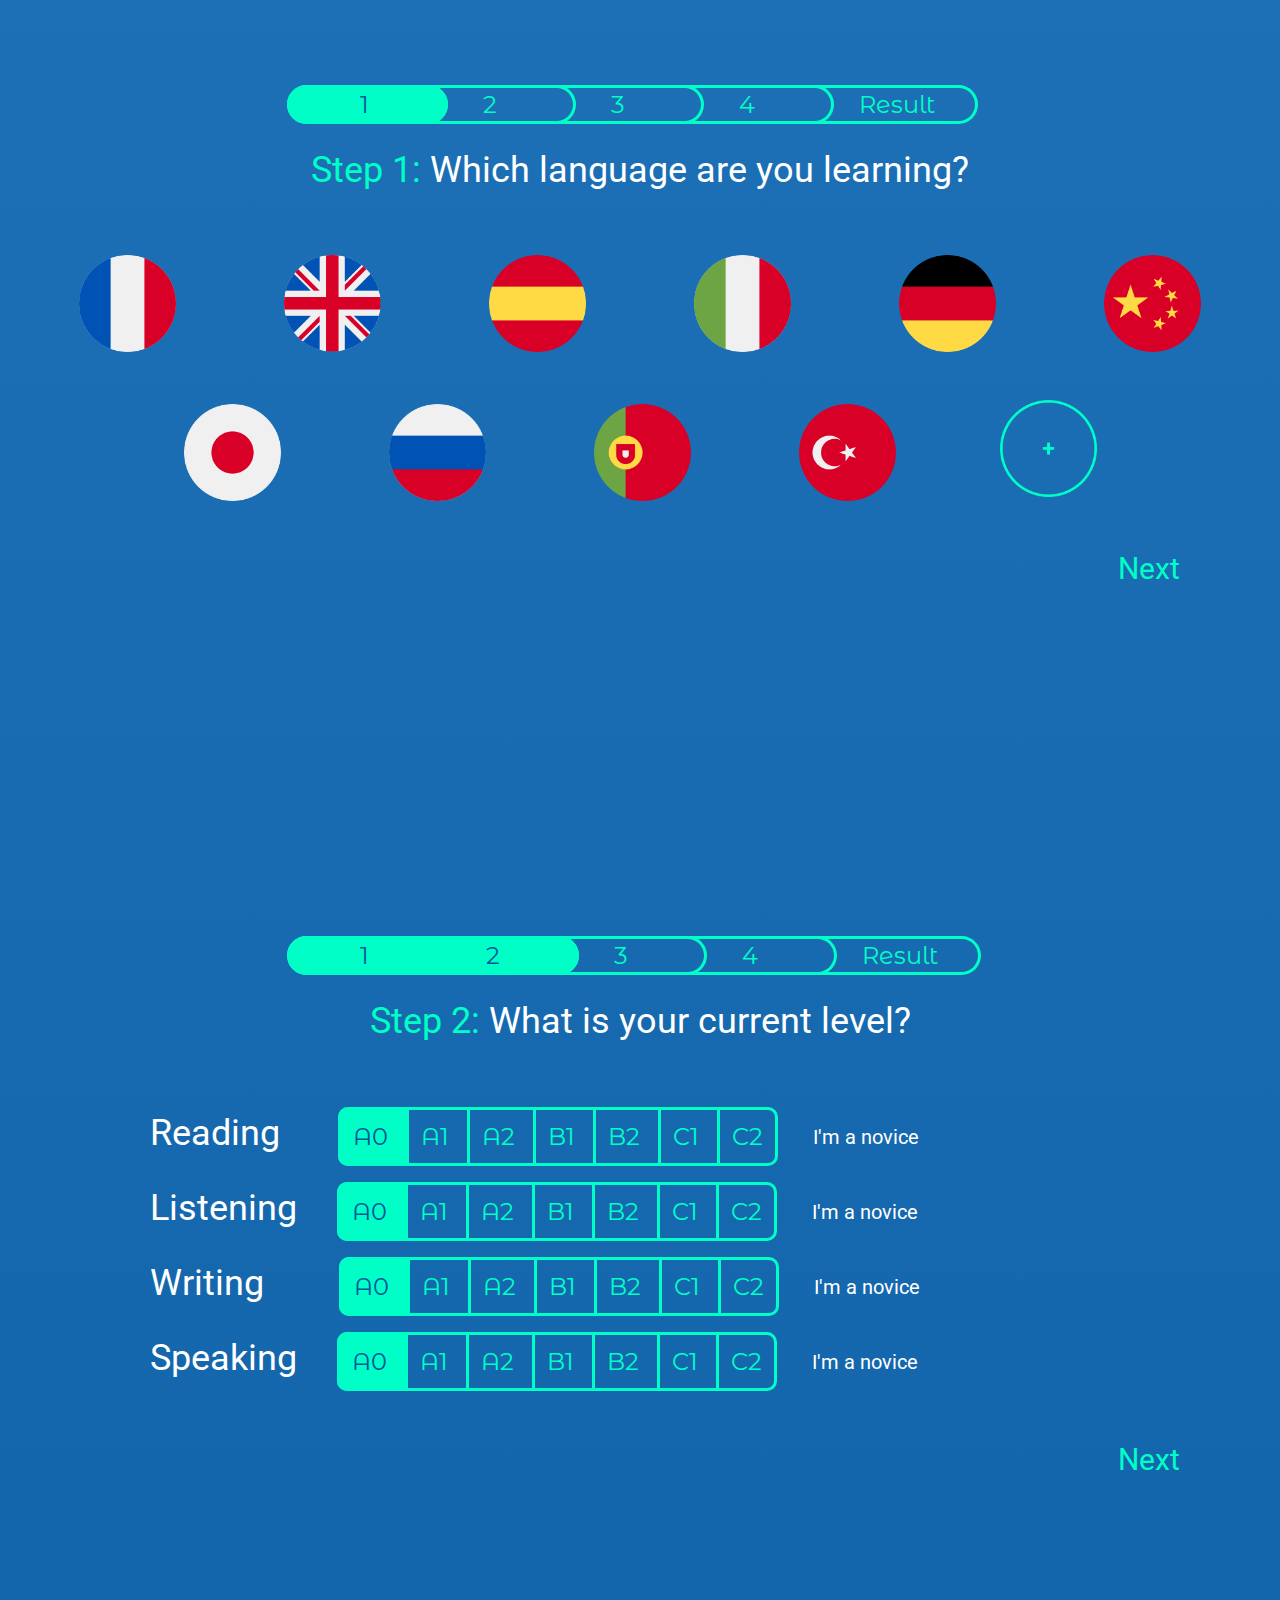
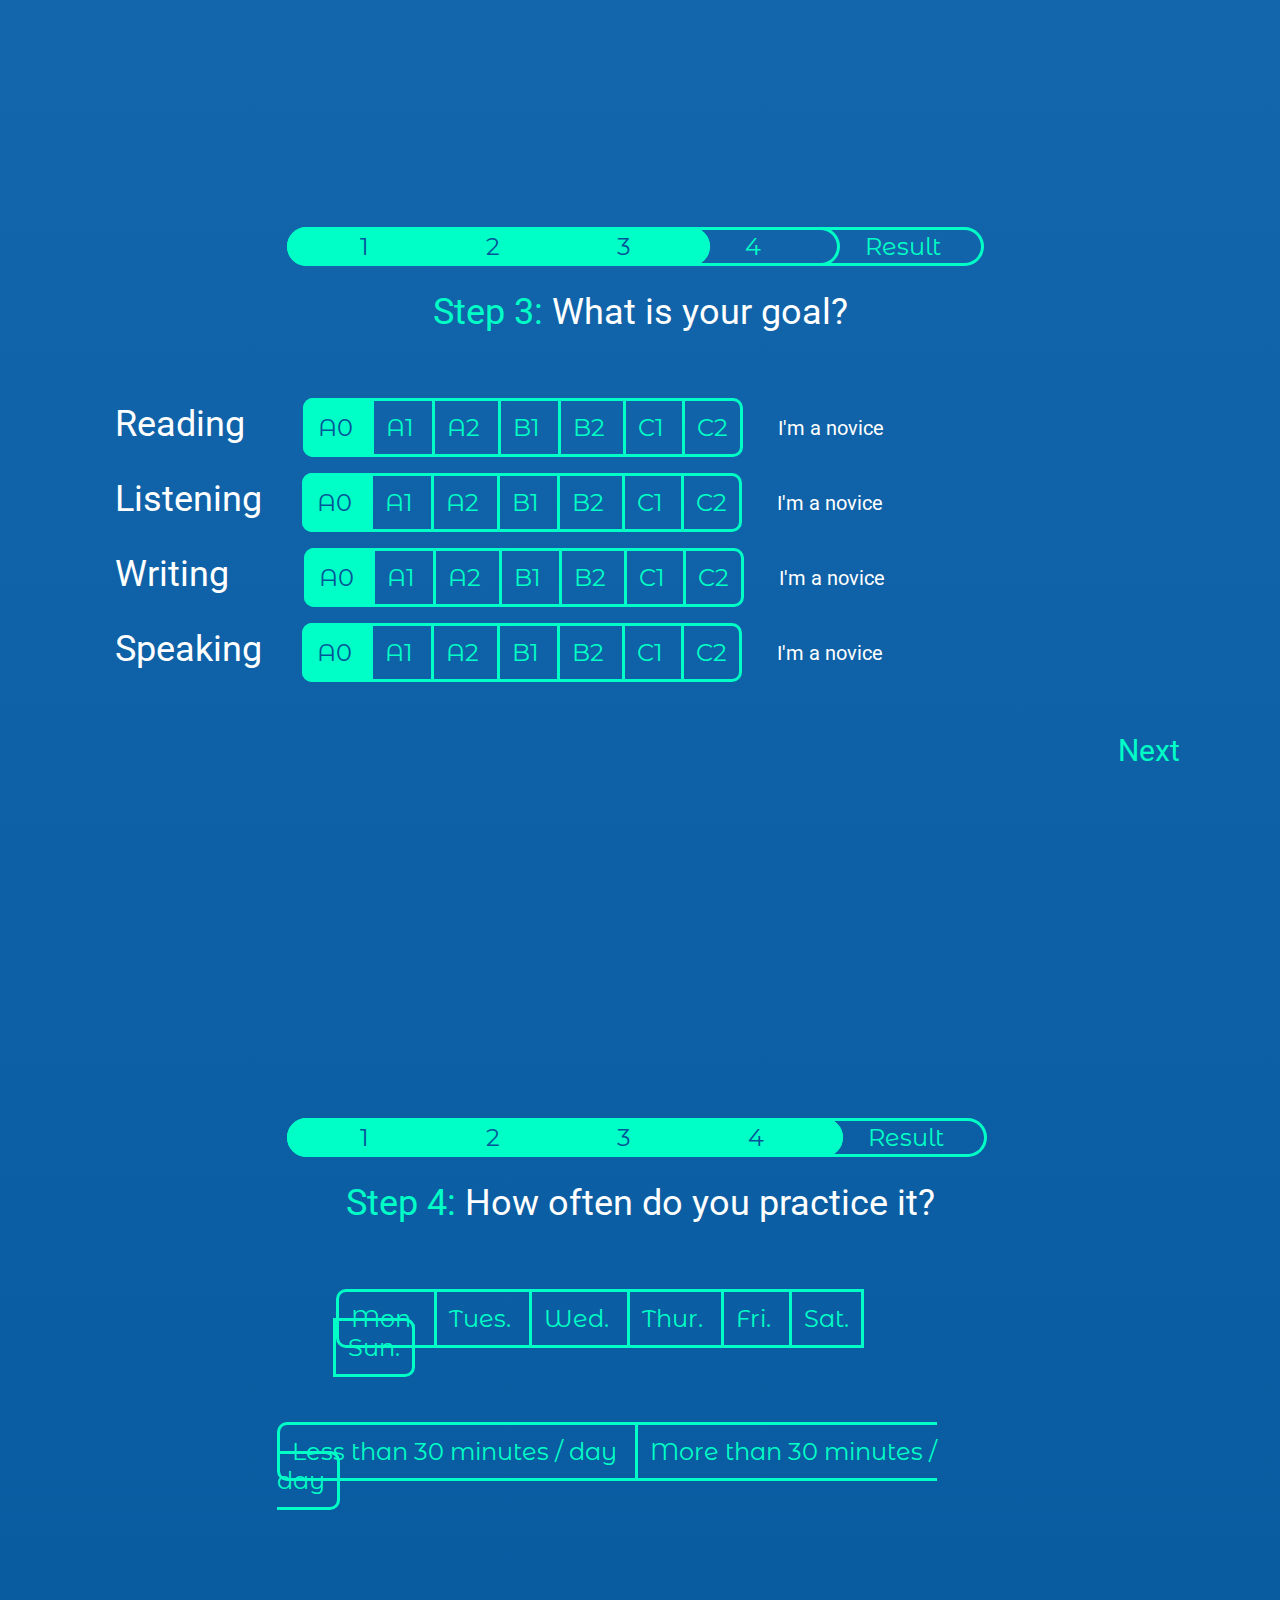
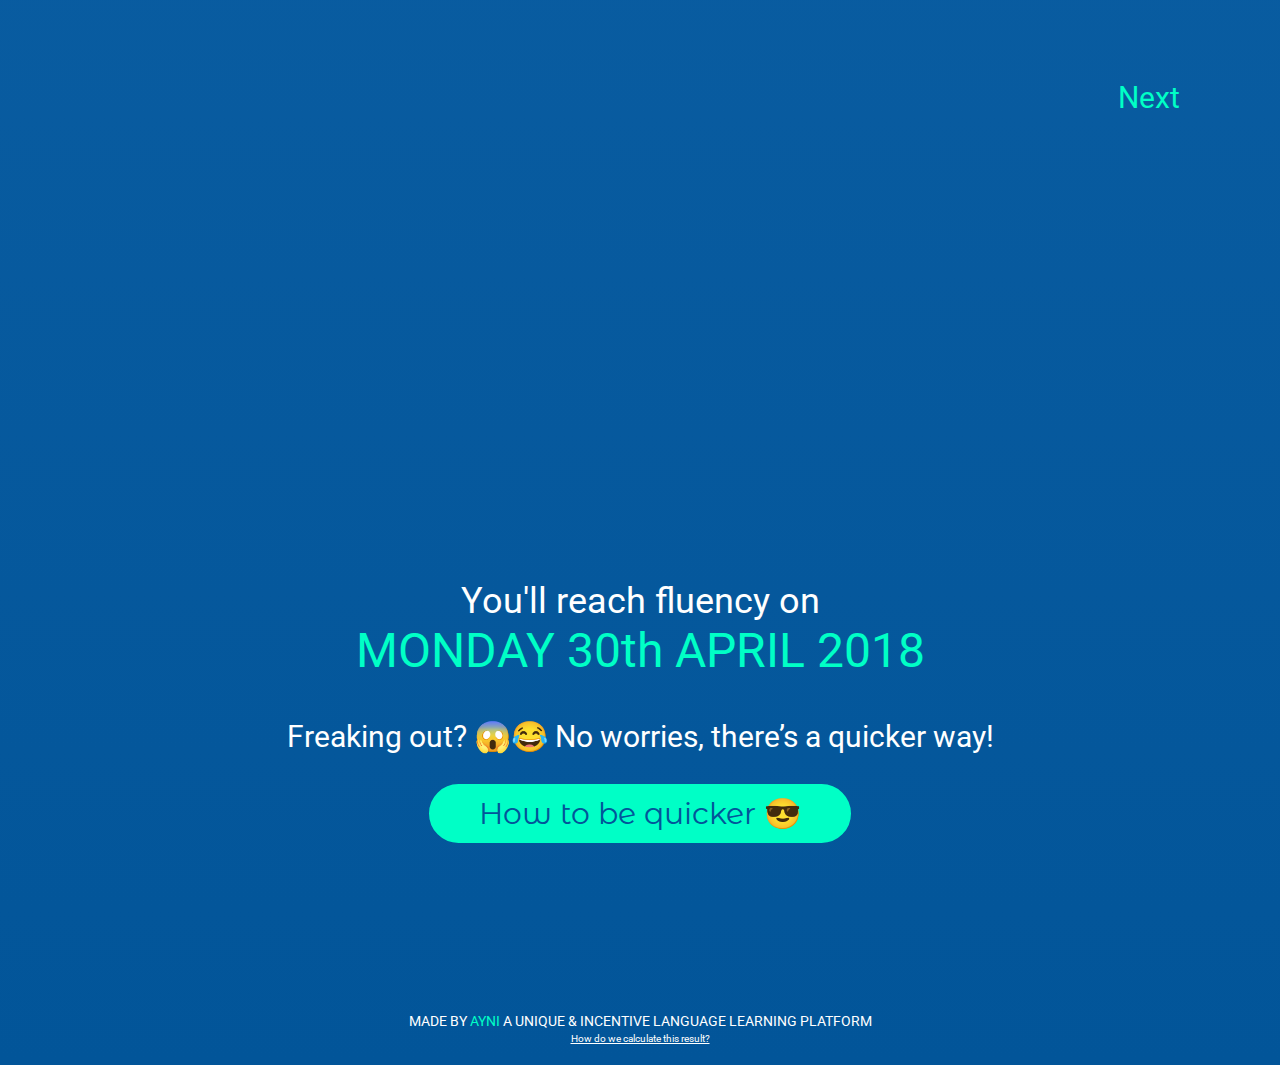
==== commit a04e6167: "je sais plus" ====
--- a/page2.html
+++ b/page2.html
@@ -34,7 +34,7 @@
       </div>
     </div>
 
-    <div class="STEP"> <FONT color="#00FFC6"> Step 1: </FONT> Which language are you learning? </div>
+    <div class="STEP1"> <FONT color="#00FFC6"> Step 1: </FONT> Which language are you learning? </div>
 
       <div>
         <div id="milieudrapeau1">
--- a/CSS/prelaunch2.css
+++ b/CSS/prelaunch2.css
@@ -36,13 +36,23 @@
 	margin: 0px;
 }
 
+.STEP1 {
+	text-align: center;
+	color: white;
+	font-size: 36px;
+	font-family: 'Roboto';
+	font-style: medium;
+	margin-bottom: 40px;
+	margin-top: 30px
+}
+
 .STEP {
 	text-align: center;
 	color: white;
 	font-size: 36px;
 	font-family: 'Roboto';
 	font-style: medium;
-	margin-bottom: 40px;
+	margin-bottom: 80px;
 	margin-top: 30px
 }
 
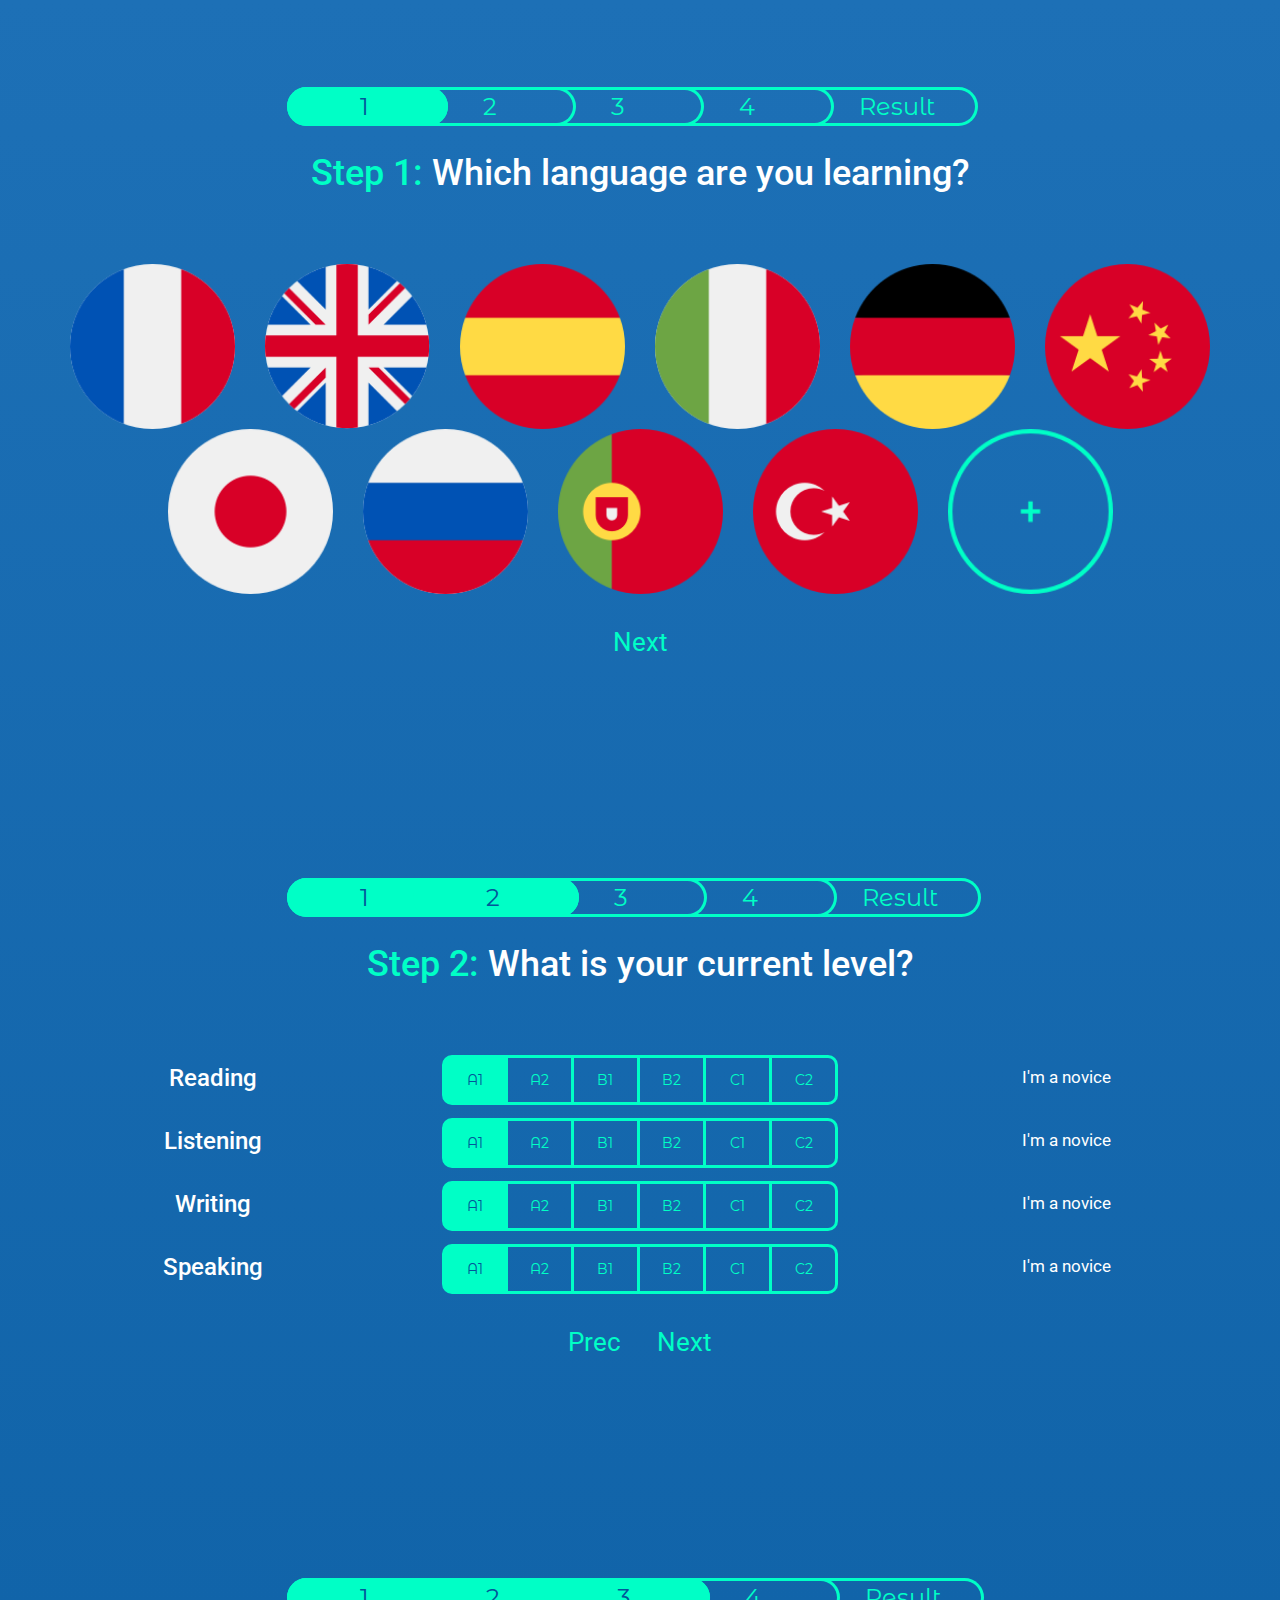
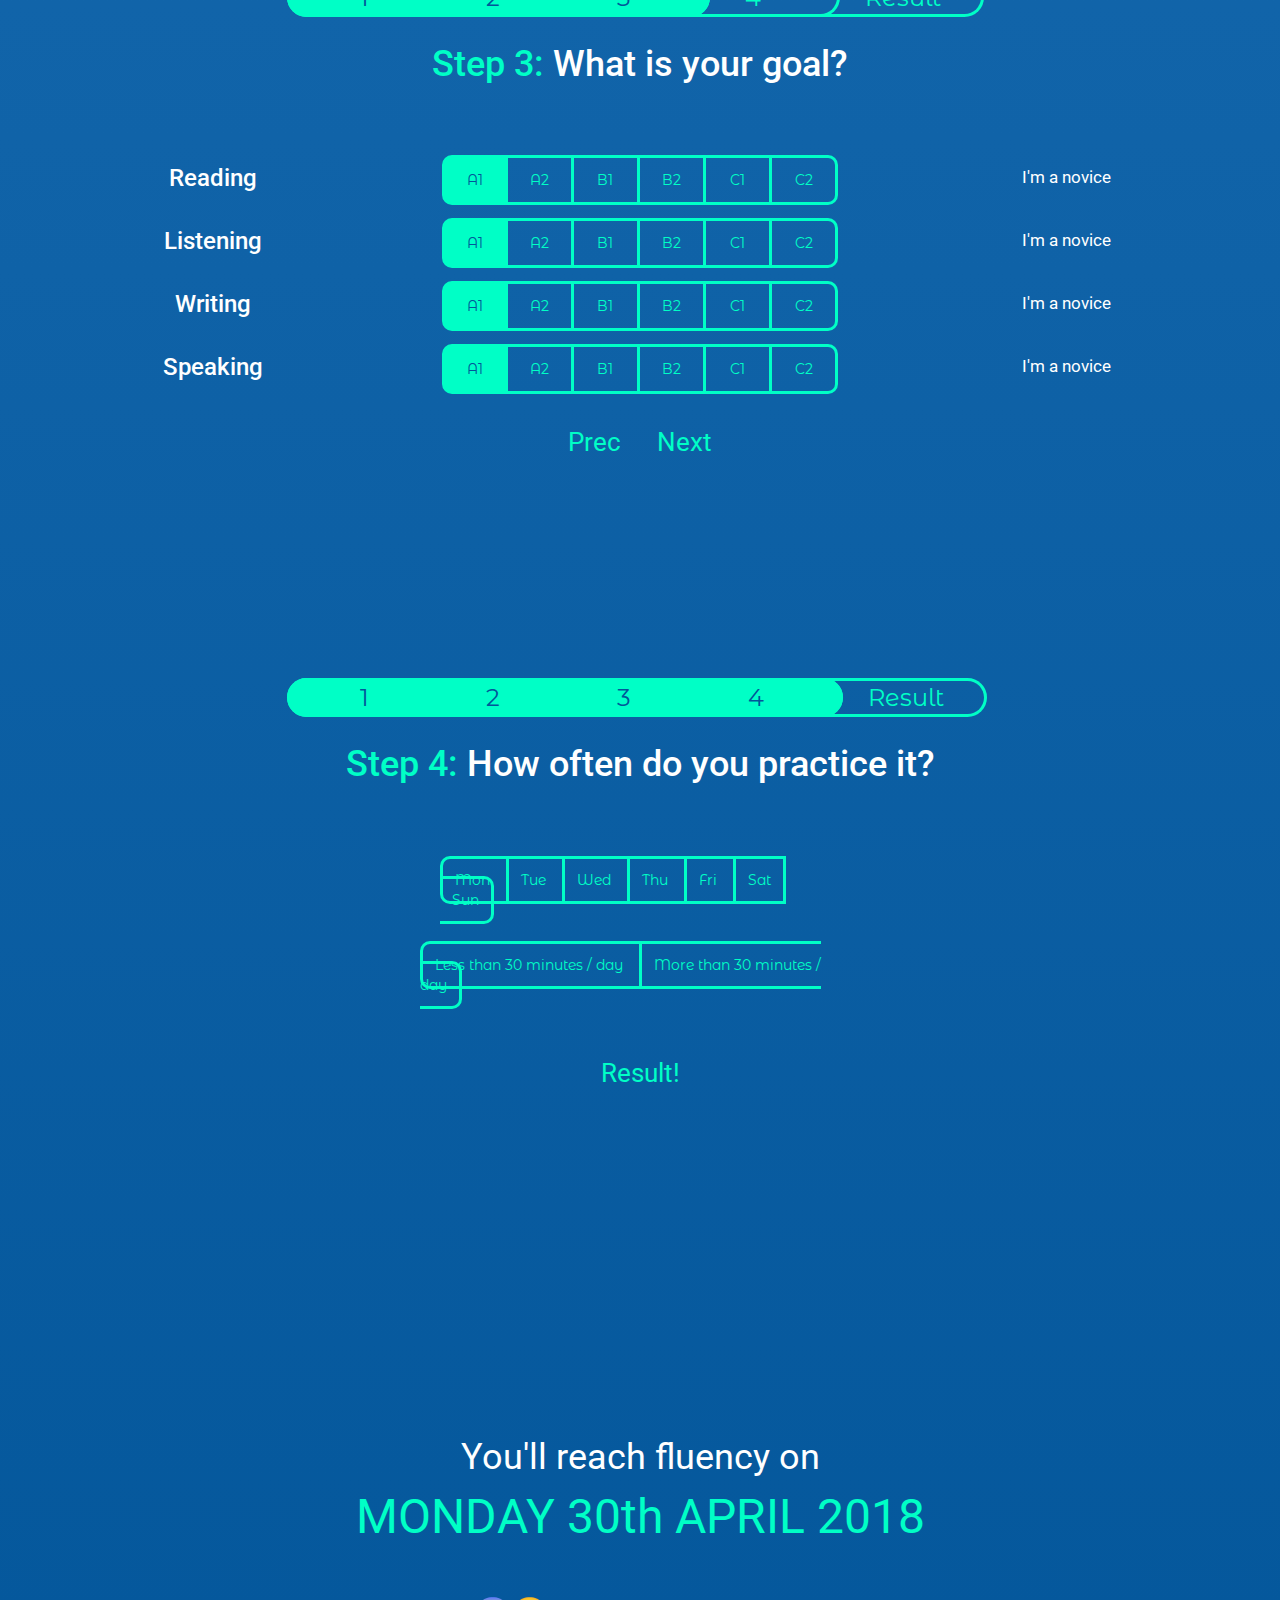
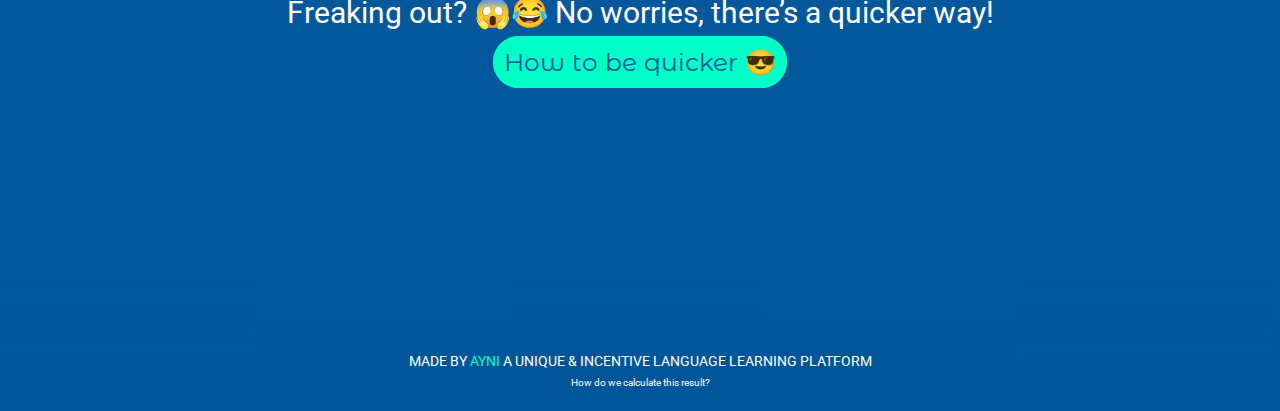
==== commit fdacb726: "update" ====
--- a/page2.html
+++ b/page2.html
@@ -1,5 +1,5 @@
 <!DOCTYPE html>
-<html>
+<html lang="en">
   <head>
     <meta charset="utf-8">
     <meta http-equiv="X-UA-Compatible" content="IE=edge">
@@ -7,9 +7,11 @@
 
     <title>When will you become fluent?</title>
 
-    <link href="https://fonts.googleapis.com/css?family=Roboto:400" rel="stylesheet">
+  <link href="https://fonts.googleapis.com/css?family=Roboto:400" rel="stylesheet">
   <link href="https://fonts.googleapis.com/css?family=Montserrat+Alternates:400,500" rel="stylesheet">
-  <link rel="stylesheet" href="CSS/prelaunch2.css">
+  <link rel="stylesheet" href="https://maxcdn.bootstrapcdn.com/bootstrap/3.2.0/css/bootstrap.min.css">
+  <link rel="stylesheet" href="https://maxcdn.bootstrapcdn.com/font-awesome/4.1.0/css/font-awesome.min.css">
+  <link rel="stylesheet" href="CSS/prelaunch-essai.css">
   <link rel="icon" type="image/png" href="favicon.png" />
 
   <!-- start Mixpanel --><script type="text/javascript">(function(e,a){if(!a.__SV){var b=window;try{var c,l,i,j=b.location,g=j.hash;c=function(a,b){return(l=a.match(RegExp(b+"=([^&]*)")))?l[1]:null};g&&c(g,"state")&&(i=JSON.parse(decodeURIComponent(c(g,"state"))),"mpeditor"===i.action&&(b.sessionStorage.setItem("_mpcehash",g),history.replaceState(i.desiredHash||"",e.title,j.pathname+j.search)))}catch(m){}var k,h;window.mixpanel=a;a._i=[];a.init=function(b,c,f){function e(b,a){var c=a.split(".");2==c.length&&(b=b[c[0]],a=c[1]);b[a]=function(){b.push([a].concat(Array.prototype.slice.call(arguments,
@@ -17,417 +19,490 @@
   for(h=0;h<k.length;h++)e(d,k[h]);a._i.push([b,c,f])};a.__SV=1.2;b=e.createElement("script");b.type="text/javascript";b.async=!0;b.src="undefined"!==typeof MIXPANEL_CUSTOM_LIB_URL?MIXPANEL_CUSTOM_LIB_URL:"file:"===e.location.protocol&&"//cdn.mxpnl.com/libs/mixpanel-2-latest.min.js".match(/^\/\//)?"https://cdn.mxpnl.com/libs/mixpanel-2-latest.min.js":"//cdn.mxpnl.com/libs/mixpanel-2-latest.min.js";c=e.getElementsByTagName("script")[0];c.parentNode.insertBefore(b,c)}})(document,window.mixpanel||[]);
   mixpanel.init("26a38429688eebca25bc573ffab9b2d9");</script><!-- end Mixpanel -->
   </head>
-  <body>
-
-
+
+<body>
 
 
 
   <div id="menu01">
+
     <div id="bloc-principal">
-      <div class="MENU">
-        <a href="#menu01" class="MENUrealise"> 1 </a>
-        <a href="#menu02" class="MENUafaire"> 2 </a>
-        <a href="#menu03" class="MENUafaire"> 3 </a>
-        <a href="#menu04" class="MENUafaire"> 4 </a>
-        <a href="#menu05" class="MENUresult"> Result </a>
-      </div>
-    </div>
-
-    <div class="STEP1"> <FONT color="#00FFC6"> Step 1: </FONT> Which language are you learning? </div>
-
-      <div>
-        <div id="milieudrapeau1">
-          <div class="drapeau">
-          <a href="#test5"><img src="image/french.png" id="french" class="langues" alt="french"></a>
-          </div>
-
-          <div class="drapeau">
-          <a href="#test5"><img src="image/english.png" id="english" class="langues" alt="english"></a>
-          </div>
-
-          <div class="drapeau">
-          <a href="#test5"><img src="image/spanish.png" id="spanish" class="langues" alt="spanish"></a>
-          </div>
-
-          <div class="drapeau">
-          <a href="#test5"><img src="image/italian.png" id="italian" class="langues" alt="italian"></a>
-          </div>
-
-          <div class="drapeau">
-          <a href="#test5"><img src="image/german.png" id="german" class="langues" alt="german"></a>
-          </div>
-
-          <div class="drapeau">
-          <a href="#test5"><img src="image/chinese.png" id="chinese" class="langues" alt="chinese"></a>
-          </div>
-        </div>
-
-        <div id="milieudrapeau2">
-          <div class="drapeau">
-          <a href="#test5"><img src="image/japonese.png" id="japonese" class="langues" alt="japonese"></a>
-          </div>
-
-          <div class="drapeau">
-          <a href="#test5"><img src="image/russian.png" id="russian" class="langues" alt="russian"></a>
-          </div>
-
-          <div class="drapeau">
-          <a href="#test5"><img src="image/portuguese.png" id="portuguese" class="langues" alt="portuguese"></a>
-          </div>
-
-          <div class="drapeau">
-          <a href="#test5"><img src="image/turkish.png" id="turkish" class="langues" alt="turkish"></a>
-          </div>
-
-          <div class="drapeau">
-          <a href="#test5"><img src="image/+.png" id="other" class="plus" alt="flag"></a>
-          </div>
-        </div>
+      <div class="MENU-lg hidden-xs">
+        <a href="#menu01" class="MENUrealise-lg"> 1 </a>
+        <a href="#menu02" class="MENUafaire-lg"> 2 </a>
+        <a href="#menu03" class="MENUafaire-lg"> 3 </a>
+        <a href="#menu04" class="MENUafaire-lg"> 4 </a>
+        <a href="#menu05" class="MENUresult-lg"> Result </a>      
+      </div>
+      <div class="MENU-xs hidden-lg hidden-sm hidden-md">
+        <a href="#menu01" class="MENUrealise1-xs"> 1 </a>
+        <a href="#menu02" class="MENUafaire-xs"> 2 </a>
+        <a href="#menu03" class="MENUafaire-xs"> 3 </a>
+        <a href="#menu04" class="MENUafaire-xs"> 4 </a>
+        <a href="#menu05" class="MENUresult-xs"> Result </a>
+      </div>
+    </div>
+
+    <h3 class="STEP text-center"> <FONT color="#00FFC6"> Step 1: </FONT> Which language are you learning? </h3>  
+
+    <div class="container">
+      <div class="row drapeau">
+     
+        <div class="col-sm-2 col-xs-3">
+          <img src="image/french.png" id="french" class="langues" alt="french">
+        </div>
+        <div class="col-sm-2 col-xs-3">
+          <img src="image/english.png" id="english" class="langues" alt="english">
+        </div>
+        <div class="col-sm-2 col-xs-3">
+          <img src="image/spanish.png" id="spanish" class="langues" alt="spanish">
+        </div>
+        <div class="col-sm-2 col-xs-3">
+          <img src="image/italian.png" id="italian" class="langues" alt="italian">
+        </div>
+        <div class="hidden-lg hidden-sm hidden-md col-xs-1">
+        </div>
+        <div class="col-sm-2 col-xs-3">
+          <img src="image/german.png" id="german" class="langues" alt="german">
+        </div>
+        <div class="col-sm-2 col-xs-3">
+          <img src="image/chinese.png" id="chinese" class="langues" alt="chinese">
+        </div>
+        <div class="hidden-xs col-xs-1">
+        </div>
+        <div class="col-sm-2 col-xs-3">
+          <img src="image/japonese.png" id="japonese" class="langues" alt="japonese">
+        </div>
+        <div class="col-sm-2 col-xs-3">
+           <img src="image/russian.png" id="russian" class="langues" alt="russian">
+        </div>
+        <div class="col-sm-2 col-xs-3">
+          <img src="image/portuguese.png" id="portuguese" class="langues" alt="portuguese">
+        </div>
+        <div class="col-sm-2 col-xs-3">
+          <img src="image/turkish.png" id="turkish" class="langues" alt="turkish">
+        </div>
+        <div class="col-sm-2 col-xs-3">
+          <img src="image/+.png" id="other" class="plus" alt="flag">
+        </div>
+      </div>
+    </div>
+    <div class="next text-center">
+        <a href="#menu02"> Next </a>
       </div>
   </div>
 
-  <div class="next-div">
-    <a href="#menu02" class="next"> Next </a>
+
+  <div id="menu02">
+
+
+    <div id="bloc-principal">
+      <div class="MENU-lg hidden-xs">
+        <a href="#menu01" class="MENUrealise-lg"> 1 </a>
+        <a href="#menu02" class="MENUrealise-lg"> 2 </a>
+        <a href="#menu03" class="MENUafaire-lg"> 3 </a>
+        <a href="#menu04" class="MENUafaire-lg"> 4 </a>
+        <a href="#menu05" class="MENUresult-lg"> Result </a>      
+      </div>
+      <div class="MENU-xs hidden-lg hidden-sm hidden-md">
+        <a href="#menu01" class="MENUrealise1-xs"> 1 </a>
+        <a href="#menu02" class="MENUrealise-xs"> 2 </a>
+        <a href="#menu03" class="MENUafaire-xs"> 3 </a>
+        <a href="#menu04" class="MENUafaire-xs"> 4 </a>
+        <a href="#menu05" class="MENUresult-xs"> Result </a>
+      </div>
+    </div>
+
+
+    <h3 class="STEP text-center"> <FONT color="#00FFC6"> Step 2: </FONT> What is your current level? </h3>
+
+    <div class="container-fluid">
+      <div class="row">
+        <div class="col-xs-12 col-sm-4 text-center">
+          <h3 class="matiere"> Reading </h3>
+        </div>
+        <div class="col-xs-12 col-sm-4 text-center">
+          <div id="A2" class="col-xs-2 rectangle-gauche-choix">
+            A1
+          </div>
+          <div id="A3" class="col-xs-2 rectangle-milieu-libre">
+            A2
+          </div>
+          <div id="A4" class="col-xs-2 rectangle-milieu-libre">
+            B1
+          </div>
+          <div id="A5" class="col-xs-2 rectangle-milieu-libre">
+            B2
+          </div>
+          <div id="A6" class="col-xs-2 rectangle-milieu-libre">
+            C1
+          </div>
+          <div id="A7" class="col-xs-2 rectangle-droite-libre">
+            C2
+          </div>
+        </div>
+        <div class="col-xs-12 col-sm-4 text-center">
+          <div id="readingLevelText" class="explication"> I'm a novice </div>
+        </div>
+      </div>
+    </div>
+
+    <div class="container-fluid decalage">
+      <div class="row">
+        <div class="col-xs-12 col-sm-4 text-center">
+          <h3 class="matiere"> Listening </h3>
+        </div>
+        <div class="col-xs-12 col-sm-4 text-center">
+          <div id="B2" class="col-xs-2 rectangle-gauche-choix">
+            A1
+          </div>
+          <div id="B3" class="col-xs-2 rectangle-milieu-libre">
+            A2
+          </div>
+          <div id="B4" class="col-xs-2 rectangle-milieu-libre">
+            B1
+          </div>
+          <div id="B5" class="col-xs-2 rectangle-milieu-libre">
+            B2
+          </div>
+          <div id="B6" class="col-xs-2 rectangle-milieu-libre">
+            C1
+          </div>
+          <div id="B7" class="col-xs-2 rectangle-droite-libre">
+            C2
+          </div>
+        </div>
+        <div class="col-xs-12 col-sm-4 text-center">
+          <div id="listeningLevelText" class="explication"> I'm a novice </div>
+        </div>
+      </div>
+    </div>
+
+    <div class="container-fluid decalage">
+      <div class="row">
+        <div class="col-xs-12 col-sm-4 text-center">
+          <h3 class="matiere"> Writing </h3>
+        </div>
+        <div class="col-xs-12 col-sm-4 text-center">
+          <div id="C2" class="col-xs-2 rectangle-gauche-choix">
+            A1
+          </div>
+          <div id="C3" class="col-xs-2 rectangle-milieu-libre">
+            A2
+          </div>
+          <div id="C4" class="col-xs-2 rectangle-milieu-libre">
+            B1
+          </div>
+          <div id="C5" class="col-xs-2 rectangle-milieu-libre">
+            B2
+          </div>
+          <div id="C6" class="col-xs-2 rectangle-milieu-libre">
+            C1
+          </div>
+          <div id="C7" class="col-xs-2 rectangle-droite-libre">
+            C2
+          </div>
+        </div>
+        <div class="col-xs-12 col-sm-4 text-center">
+          <div id="writingLevelText" class="explication"> I'm a novice </div>
+        </div>
+      </div>
+    </div>
+
+    <div class="container-fluid decalage">
+      <div class="row">
+        <div class="col-xs-12 col-sm-4 text-center">
+          <h3 class="matiere"> Speaking </h3>
+        </div>
+        <div class="col-xs-12 col-sm-4 text-center">
+          <div id="D2" class="col-xs-2 rectangle-gauche-choix">
+            A1
+          </div>
+          <div id="D3" class="col-xs-2 rectangle-milieu-libre">
+            A2
+          </div>
+          <div id="D4" class="col-xs-2 rectangle-milieu-libre">
+            B1
+          </div>
+          <div id="D5" class="col-xs-2 rectangle-milieu-libre">
+            B2
+          </div>
+          <div id="D6" class="col-xs-2 rectangle-milieu-libre">
+            C1
+          </div>
+          <div id="D7" class="col-xs-2 rectangle-droite-libre">
+            C2
+          </div>
+        </div>
+        <div class="col-xs-12 col-sm-4 text-center">
+          <div id="speakingLevelText" class="explication"> I'm a novice </div>
+        </div>
+      </div>
+
+      <div class="next text-center">
+        <a href="#menu01"> Prec </a>
+        <a href="#menu03"> Next </a>
+      </div>
+
+    </div>
   </div>
 
 
 
 
 
-
-
-
-
-
-
-  <div id="menu02">
-    <div id="bloc-principal">
-      <div class="MENU">
-        <a href="#menu01" class="MENUrealise"> 1 </a>
-        <a href="#menu02" class="MENUrealise"> 2 </a>
-        <a href="#menu03" class="MENUafaire"> 3 </a>
-        <a href="#menu04" class="MENUafaire"> 4 </a>
-        <a href="#menu05" class="MENUresult"> Result </a>
-      </div>
-    </div>
-
-    <div class="STEP"> <FONT color="#00FFC6"> Step 2: </FONT> What is your current level? </div>
+<div id="menu03" class="menu">
+  
+  <div id="bloc-principal">
+      <div class="MENU-lg hidden-xs">
+        <a href="#menu01" class="MENUrealise-lg"> 1 </a>
+        <a href="#menu02" class="MENUrealise-lg"> 2 </a>
+        <a href="#menu03" class="MENUrealise-lg"> 3 </a>
+        <a href="#menu04" class="MENUafaire-lg"> 4 </a>
+        <a href="#menu05" class="MENUresult-lg"> Result </a>      
+      </div>
+      <div class="MENU-xs hidden-lg hidden-sm hidden-md">
+        <a href="#menu01" class="MENUrealise1-xs"> 1 </a>
+        <a href="#menu02" class="MENUrealise-xs"> 2 </a>
+        <a href="#menu03" class="MENUrealise-xs"> 3 </a>
+        <a href="#menu04" class="MENUafaire-xs"> 4 </a>
+        <a href="#menu05" class="MENUresult-xs"> Result </a>
+      </div>
+    </div>
+
+    <h3 class="STEP text-center"> <FONT color="#00FFC6"> Step 3: </FONT> What is your goal? </h3>
+
+    <div class="container-fluid">
+      <div class="row">
+        <div class="col-xs-12 col-sm-4 text-center">
+          <h3 class="matiere"> Reading </h3>
+        </div>
+        <div class="col-xs-12 col-sm-4 text-center">
+          <div id="E2" class="col-xs-2 rectangle2-gauche-choix">
+            A1
+          </div>
+          <div id="E3" class="col-xs-2 rectangle2-milieu-libre">
+            A2
+          </div>
+          <div id="E4" class="col-xs-2 rectangle2-milieu-libre">
+            B1
+          </div>
+          <div id="E5" class="col-xs-2 rectangle2-milieu-libre">
+            B2
+          </div>
+          <div id="E6" class="col-xs-2 rectangle2-milieu-libre">
+            C1
+          </div>
+          <div id="E7" class="col-xs-2 rectangle2-droite-libre">
+            C2
+          </div>
+        </div>
+        <div class="col-xs-12 col-sm-4 text-center">
+          <div id="readingGoalText" class="explication"> I'm a novice </div>
+        </div>
+      </div>
+    </div>
+
+    <div class="container-fluid decalage">
+      <div class="row">
+        <div class="col-xs-12 col-sm-4 text-center">
+          <h3 class="matiere"> Listening </h3>
+        </div>
+        <div class="col-xs-12 col-sm-4 text-center">
+          <div id="F2" class="col-xs-2 rectangle2-gauche-choix">
+            A1
+          </div>
+          <div id="F3" class="col-xs-2 rectangle2-milieu-libre">
+            A2
+          </div>
+          <div id="F4" class="col-xs-2 rectangle2-milieu-libre">
+            B1
+          </div>
+          <div id="F5" class="col-xs-2 rectangle2-milieu-libre">
+            B2
+          </div>
+          <div id="F6" class="col-xs-2 rectangle2-milieu-libre">
+            C1
+          </div>
+          <div id="F7" class="col-xs-2 rectangle2-droite-libre">
+            C2
+          </div>
+        </div>
+        <div class="col-xs-12 col-sm-4 text-center">
+          <div id="listeningGoalText" class="explication"> I'm a novice </div>
+        </div>
+      </div>
+    </div>
+
+    <div class="container-fluid decalage">
+      <div class="row">
+        <div class="col-xs-12 col-sm-4 text-center">
+          <h3 class="matiere"> Writing </h3>
+        </div>
+        <div class="col-xs-12 col-sm-4 text-center">
+          <div id="G2" class="col-xs-2 rectangle2-gauche-choix">
+            A1
+          </div>
+          <div id="G3" class="col-xs-2 rectangle2-milieu-libre">
+            A2
+          </div>
+          <div id="G4" class="col-xs-2 rectangle2-milieu-libre">
+            B1
+          </div>
+          <div id="G5" class="col-xs-2 rectangle2-milieu-libre">
+            B2
+          </div>
+          <div id="G6" class="col-xs-2 rectangle2-milieu-libre">
+            C1
+          </div>
+          <div id="G7" class="col-xs-2 rectangle2-droite-libre">
+            C2
+          </div>
+        </div>
+        <div class="col-xs-12 col-sm-4 text-center">
+          <div id="writingGoalText" class="explication"> I'm a novice </div>
+        </div>
+      </div>
+    </div>
+
+    <div class="container-fluid decalage">
+      <div class="row">
+        <div class="col-xs-12 col-sm-4 text-center">
+          <h3 class="matiere"> Speaking </h3>
+        </div>
+        <div class="col-xs-12 col-sm-4 text-center">
+          <div id="H2" class="col-xs-2 rectangle2-gauche-choix">
+            A1
+          </div>
+          <div id="H3" class="col-xs-2 rectangle2-milieu-libre">
+            A2
+          </div>
+          <div id="H4" class="col-xs-2 rectangle2-milieu-libre">
+            B1
+          </div>
+          <div id="H5" class="col-xs-2 rectangle2-milieu-libre">
+            B2
+          </div>
+          <div id="H6" class="col-xs-2 rectangle2-milieu-libre">
+            C1
+          </div>
+          <div id="H7" class="col-xs-2 rectangle2-droite-libre">
+            C2
+          </div>
+        </div>
+        <div class="col-xs-12 col-sm-4 text-center">
+          <div id="speakingGoalText" class="explication"> I'm a novice </div>
+        </div>
+      </div>
+
+      <div class="next text-center">
+        <a href="#menu02"> Prec </a>
+        <a href="#menu04"> Next </a>
+      </div>
+
+    </div>
+  </div>
+
+
+
+
+
+
+<div id="menu04" class="container-fluid">
+  
+
+  <div id="bloc-principal">
+      <div class="MENU-lg hidden-xs">
+        <a href="#menu01" class="MENUrealise-lg"> 1 </a>
+        <a href="#menu02" class="MENUrealise-lg"> 2 </a>
+        <a href="#menu03" class="MENUrealise-lg"> 3 </a>
+        <a href="#menu04" class="MENUrealise-lg"> 4 </a>
+        <a href="#test05" class="MENUresult-lg"> Result </a>      
+      </div>
+      <div class="MENU-xs hidden-lg hidden-sm hidden-md">
+        <a href="#menu01" class="MENUrealise1-xs"> 1 </a>
+        <a href="#menu02" class="MENUrealise-xs"> 2 </a>
+        <a href="#menu03" class="MENUrealise-xs"> 3 </a>
+        <a href="#menu04" class="MENUrealise-xs"> 4 </a>
+        <a href="#test05" class="MENUresult-xs"> Result </a>
+      </div>
+    </div>
+
+    <h3 id="languageChoice" class="STEP text-center"> <FONT color="#00FFC6"> Step 4: </FONT> How often do you practice it? </h3>
 
     <div>
       <div id="CENTRER75">
-        <div id="milieu">
-
-          <div id="reading" class="floatleft"> Reading </div>
-
-          <div class="floatleft">
-          <a href="#test5" id="A1" class="rectangle-gauche-choix"> A0 </a>
-          <a href="#test5" id="A2" class="rectangle-milieu-libre"> A1 </a>
-          <a href="#test5" id="A3" class="rectangle-milieu-libre"> A2 </a>
-          <a href="#test5" id="A4" class="rectangle-milieu-libre"> B1 </a>
-          <a href="#test5" id="A5" class="rectangle-milieu-libre"> B2 </a>
-          <a href="#test5" id="A6" class="rectangle-milieu-libre"> C1 </a>
-          <a href="#test5" id="A7" class="rectangle-droite-libre"> C2 </a>
-          </div>
-
-          <div class="floatleft">
-            <div id="readingLevelText" class="explication"> I'm a novice </div>
-          </div>
-
-        </div>
+
+        <div id="milieujour-lg" class="hidden-xs">
+          <a href="#test5" id="mondaylg" class="rectangle-gauche-libre"> Mon </a>
+          <a href="#test5" id="tuesdaylg" class="rectangle-milieu-libre"> Tue </a>
+          <a href="#test5" id="wednesdaylg" class="rectangle-milieu-libre"> Wed </a>
+          <a href="#test5" id="thursdaylg" class="rectangle-milieu-libre"> Thu </a>
+          <a href="#test5" id="fridaylg" class="rectangle-milieu-libre"> Fri </a>
+          <a href="#test5" id="saturdaylg" class="rectangle-milieu-libre"> Sat </a>
+          <a href="#test5" id="sundaylg" class="rectangle-droite-libre"> Sun </a>
+        </div>
+
+        <div id="milieujour-xs" class="hidden-lg hidden-sm hidden-md">
+          <a href="#test5" id="mondayxs" class="rectangle-gauche-libre"> M </a>
+          <a href="#test5" id="tuesdayxs" class="rectangle-milieu-libre"> T </a>
+          <a href="#test5" id="wednesdayxs" class="rectangle-milieu-libre"> W </a>
+          <a href="#test5" id="thursdayxs" class="rectangle-milieu-libre"> T </a>
+          <a href="#test5" id="fridayxs" class="rectangle-milieu-libre"> F </a>
+          <a href="#test5" id="saturdayxs" class="rectangle-milieu-libre"> S </a>
+          <a href="#test5" id="sundayxs" class="rectangle-droite-libre"> S </a>
+        </div>
+
       </div>
 
       <div id="CENTRER75">
-        <div id="milieu">
-
-          <div id="listening" class="floatleft"> Listening </div>
-
-          <div class="floatleft">
-          <a href="#test5" id="B1" class="rectangle-gauche-choix"> A0 </a>
-          <a href="#test5" id="B2" class="rectangle-milieu-libre"> A1 </a>
-          <a href="#test5" id="B3" class="rectangle-milieu-libre"> A2 </a>
-          <a href="#test5" id="B4" class="rectangle-milieu-libre"> B1 </a>
-          <a href="#test5" id="B5" class="rectangle-milieu-libre"> B2 </a>
-          <a href="#test5" id="B6" class="rectangle-milieu-libre"> C1 </a>
-          <a href="#test5" id="B7" class="rectangle-droite-libre"> C2 </a>
-          </div>
-
-          <div class="floatleft">
-            <div id="listeningLevelText" class="explication">  I'm a novice</div>
-          </div>
-
-        </div>
-      </div>
-
-      <div id="CENTRER75">
-        <div id="milieu">
-
-          <div id="writing" class="floatleft"> Writing </div>
-
-          <div class="floatleft">
-          <a href="#test5" id="C1" class="rectangle-gauche-choix"> A0 </a>
-          <a href="#test5" id="C2" class="rectangle-milieu-libre"> A1 </a>
-          <a href="#test5" id="C3" class="rectangle-milieu-libre"> A2 </a>
-          <a href="#test5" id="C4" class="rectangle-milieu-libre"> B1 </a>
-          <a href="#test5" id="C5" class="rectangle-milieu-libre"> B2 </a>
-          <a href="#test5" id="C6" class="rectangle-milieu-libre"> C1 </a>
-          <a href="#test5" id="C7" class="rectangle-droite-libre"> C2 </a>
-          </div>
-
-          <div class="floatleft">
-            <div id="writingLevelText" class="explication"> I'm a novice  </div>
-          </div>
-
-        </div>
-      </div>
-
-      <div id="CENTRER75">
-        <div id="milieu">
-
-          <div id="speaking" class="floatleft"> Speaking </div>
-
-          <div class="floatleft">
-          <a href="#test5" id="D1" class="rectangle-gauche-choix"> A0 </a>
-          <a href="#test5" id="D2" class="rectangle-milieu-libre"> A1 </a>
-          <a href="#test5" id="D3" class="rectangle-milieu-libre"> A2 </a>
-          <a href="#test5" id="D4" class="rectangle-milieu-libre"> B1 </a>
-          <a href="#test5" id="D5" class="rectangle-milieu-libre"> B2 </a>
-          <a href="#test5" id="D6" class="rectangle-milieu-libre"> C1 </a>
-          <a href="#test5" id="D7" class="rectangle-droite-libre"> C2 </a>
-          </div>
-
-          <div class="floatleft">
-            <div id="speakingLevelText" class="explication"> I'm a novice  </div>
-          </div>
-
-        </div>
-      </div>
-    </div>
+
+        <div id="milieuduree-lg" class="hidden-xs">
+          <a href="#test5" id="lesslg" class="rectangle-gauche-libre"> Less than 30 minutes / day </a>
+          <a href="#test5" id="morelg" class="rectangle-droite-libre"> More than 30 minutes / day </a>
+        </div>
+        <div id="milieuduree-xs" class="hidden-lg hidden-md hidden-sm">
+          <a href="#test5" id="lessxs" class="rectangle-gauche-libre"> < 30 min / day </a>
+          <a href="#test5" id="morexs" class="rectangle-droite-libre"> > 30 min / day </a>
+        </div>
+
+      </div>
+      <div class="next text-center">
+        <a href="#menu05" id="result"> Result! </a>
+      </div>
+
   </div>
 
-   <div class="next-div">
-    <a href="#menu03" class="next"> Next </a>
-  </div>
-
-
-
-
-
-
-
-
-
-
-
-
-  <div id="menu03">
-    <div id="bloc-principal">
-      <div class="MENU">
-        <a href="#menu01" class="MENUrealise"> 1 </a>
-        <a href="#menu02" class="MENUrealise"> 2 </a>
-        <a href="#menu03" class="MENUrealise"> 3 </a>
-        <a href="#menu04" class="MENUafaire"> 4 </a>
-        <a href="#menu05" class="MENUresult"> Result </a>
-      </div>
-    </div>
-
-    <div class="STEP"> <FONT color="#00FFC6"> Step 3: </FONT> What is your goal? </div>
-
-    <div>
-      <div id="CENTRER75">
-        <div id="milieuGoal">
-
-          <div id="reading" class="floatleft"> Reading </div>
-
-          <div class="floatleft">
-          <a href="#test5" id="E1" class="rectangle2-gauche-choix"> A0 </a>
-          <a href="#test5" id="E2" class="rectangle2-milieu-libre"> A1 </a>
-          <a href="#test5" id="E3" class="rectangle2-milieu-libre"> A2 </a>
-          <a href="#test5" id="E4" class="rectangle2-milieu-libre"> B1 </a>
-          <a href="#test5" id="E5" class="rectangle2-milieu-libre"> B2 </a>
-          <a href="#test5" id="E6" class="rectangle2-milieu-libre"> C1 </a>
-          <a href="#test5" id="E7" class="rectangle2-droite-libre"> C2 </a>
-          </div>
-
-          <div class="floatleft">
-            <div id="readingGoalText" class="explication"> I'm a novice  </div>
-          </div>
-
-        </div>
-      </div>
-
-      <div id="CENTRER75">
-        <div id="milieuGoal">
-
-          <div id="listening" class="floatleft"> Listening </div>
-
-          <div class="floatleft">
-          <a href="#test5" id="F1" class="rectangle2-gauche-choix"> A0 </a>
-          <a href="#test5" id="F2" class="rectangle2-milieu-libre"> A1 </a>
-          <a href="#test5" id="F3" class="rectangle2-milieu-libre"> A2 </a>
-          <a href="#test5" id="F4" class="rectangle2-milieu-libre"> B1 </a>
-          <a href="#test5" id="F5" class="rectangle2-milieu-libre"> B2 </a>
-          <a href="#test5" id="F6" class="rectangle2-milieu-libre"> C1 </a>
-          <a href="#test5" id="F7" class="rectangle2-droite-libre"> C2 </a>
-          </div>
-
-
-          <div class="floatleft">
-            <div id="listeningGoalText" class="explication"> I'm a novice  </div>
-          </div>
-
-        </div>
-      </div>
-
-      <div id="CENTRER75">
-        <div id="milieuGoal">
-
-          <div id="writing" class="floatleft"> Writing </div>
-
-          <div class="floatleft">
-          <a href="#test5" id="G1" class="rectangle2-gauche-choix"> A0 </a>
-          <a href="#test5" id="G2" class="rectangle2-milieu-libre"> A1 </a>
-          <a href="#test5" id="G3" class="rectangle2-milieu-libre"> A2 </a>
-          <a href="#test5" id="G4" class="rectangle2-milieu-libre"> B1 </a>
-          <a href="#test5" id="G5" class="rectangle2-milieu-libre"> B2 </a>
-          <a href="#test5" id="G6" class="rectangle2-milieu-libre"> C1 </a>
-          <a href="#test5" id="G7" class="rectangle2-droite-libre"> C2 </a>
-          </div>
-
-          <div class="floatleft">
-            <div id="writingGoalText" class="explication"> I'm a novice  </div>
-          </div>
-
-        </div>
-      </div>
-
-      <div id="CENTRER75">
-        <div id="milieuGoal">
-
-          <div id="speaking" class="floatleft"> Speaking </div>
-
-          <div class="floatleft">
-          <a href="#test5" id="H1" class="rectangle2-gauche-choix"> A0 </a>
-          <a href="#test5" id="H2" class="rectangle2-milieu-libre"> A1 </a>
-          <a href="#test5" id="H3" class="rectangle2-milieu-libre"> A2 </a>
-          <a href="#test5" id="H4" class="rectangle2-milieu-libre"> B1 </a>
-          <a href="#test5" id="H5" class="rectangle2-milieu-libre"> B2 </a>
-          <a href="#test5" id="H6" class="rectangle2-milieu-libre"> C1 </a>
-          <a href="#test5" id="H7" class="rectangle2-droite-libre"> C2 </a>
-          </div>
-
-          <div class="floatleft">
-            <div id="speakingGoalText" class="explication"> I'm a novice  </div>
-          </div>
-
-        </div>
-      </div>
-    </div>
-  </div>
-
-   <div class="next-div">
-    <a href="#menu04" class="next"> Next </a>
-  </div>
-
-
-
-
-
-
-
-
-
-
-
-
-
-  <div id="menu04">
-    <div id="bloc-principal">
-      <div class="MENU">
-        <a href="#menu01" class="MENUrealise"> 1 </a>
-        <a href="#menu02" class="MENUrealise"> 2 </a>
-        <a href="#menu03" class="MENUrealise"> 3 </a>
-        <a href="#menu04" class="MENUrealise"> 4 </a>
-        <a href="#menu05" id="result" class="MENUresult"> Result </a>
-      </div>
-    </div>
-
-    <div id="languageChoice" class="STEP"> <FONT color="#00FFC6"> Step 4: </FONT> How often do you practice it? </div>
-
-    <div>
-      <div id="CENTRER75">
-        <div id="milieujour">
-
-          <div>
-          <a href="#test5" id="monday" class="rectangle-gauche-libre"> Mon. </a>
-          <a href="#test5" id="tuesday" class="rectangle-milieu-libre"> Tues. </a>
-          <a href="#test5" id="wednesday" class="rectangle-milieu-libre"> Wed. </a>
-          <a href="#test5" id="thursday" class="rectangle-milieu-libre"> Thur. </a>
-          <a href="#test5" id="friday" class="rectangle-milieu-libre"> Fri. </a>
-          <a href="#test5" id="saturday" class="rectangle-milieu-libre"> Sat. </a>
-          <a href="#test5" id="sunday" class="rectangle-droite-libre"> Sun. </a>
-          </div>
-
-        </div>
-      </div>
-
-      <div id="CENTRER75">
-        <div id="milieuduree">
-
-          <div>
-          <a href="#test5" id="less" class="rectangle-gauche-libre"> Less than 30 minutes / day </a>
-          <a href="#test5" id="more" class="rectangle-droite-libre"> More than 30 minutes / day </a>
-          </div>
-
-
-        </div>
-      </div>
-
-    </div>
-  </div>
-
-
-   <div class="next-div">
-    <a href="#menu05" class="next"> Next </a>
-  </div>
-
-
-
-
-
-
-
-
-
-
-  <div id="page" >
+</div> 
+
+
+<div id="page" >
     <div id="bloc-principal">
       <div id="CENTRER">
         <div id="menu05">
            <p class="SOUSTITRE"> You'll reach fluency on </p>
 
            <p id="fluencyDate" class="TITRE"> MONDAY 30th APRIL 2018 </p>
-        </div>
-
-        <div>
-            <p class="ACCROCHE"> Freaking out? 😱😂 No worries, there’s a quicker way! </p>
-            <a href="page3.html" class="CTA2">How to be quicker 😎</a>
-        </div>
+        
+
+          <div class="text-center">
+              <p class="ACCROCHE"> Freaking out? 😱😂 No worries, there’s a quicker way! </p>
+              <a href="page3.html" class="CTA2">How to be quicker 😎</a>
+          </div>
+          </div>
       </div>
       <div id="footer2">
-    <p class="PUB"> MADE BY <a href="https://ayni.in" class="link" target="_blank">AYNI</a> A UNIQUE & INCENTIVE LANGUAGE LEARNING PLATFORM </p>
-    <p class="PUB"> <a href="http://ayni.in" id="CALCUL">How do we calculate this result?</a></p>
-      </div>
-    </div>
-  </div>
-
-
-  <script
-  src="https://code.jquery.com/jquery-3.2.1.js"
-  integrity="sha256-DZAnKJ/6XZ9si04Hgrsxu/8s717jcIzLy3oi35EouyE="
-  crossorigin="anonymous"></script>
+        <p class="PUB"> MADE BY <a href="https://ayni.in" class="link" target="_blank">AYNI</a> A UNIQUE & INCENTIVE LANGUAGE LEARNING PLATFORM </p>
+        <p class="PUB"> <a href="http://ayni.in" id="CALCUL">How do we calculate this result?</a></p>
+      </div>
+    </div>
+  </div>         
+
+
+  <script src="https://ajax.googleapis.com/ajax/libs/jquery/1.11.1/jquery.min.js"></script>
+  <script src="https://maxcdn.bootstrapcdn.com/bootstrap/3.2.0/js/bootstrap.min.js"></script>
   <script type="text/javascript" src="javascripts/application.js"></script>
-  <script type="text/javascript" src="javascripts/page2event.js"></script>
+
 
   </body>
 </html>
--- a/CSS/prelaunch-essai.css
+++ b/CSS/prelaunch-essai.css
@@ -0,0 +1,607 @@
+
+body{
+	background: linear-gradient(to top, #025599, #1D70B6);
+}
+
+.MENU-lg {
+	margin:0 auto;
+	width: 707px;
+}
+.MENU-xs {
+	margin:0 auto;
+	width: 290px;
+}
+
+.MENUrealise-lg {
+	background-color: #00ffc6;
+	border: solid 3px #00ffc6;
+	border-radius: 50px;
+	font-size: 24px;
+	color: #025599;
+	font-family: 'Montserrat Alternates', sans-serif;
+	padding-top: 2px;
+	padding-right: 70px;
+	padding-left: 70px;
+	padding-bottom: 2px;
+	margin-right: -35px;
+	text-decoration: none;
+}
+.MENUrealise-lg:hover {
+	text-decoration: none;
+}
+.MENUafaire-lg {
+	background-color: transparent;
+	border: solid 3px #00ffc6;
+	border-top-right-radius: 50px;
+	border-bottom-right-radius: 50px;
+	border-left: none;
+	font-size: 24px;
+	color: #00ffc6;
+	font-family: 'Montserrat Alternates', sans-serif;
+	font-style: medium;
+	padding-top: 2px;
+	padding-right: 70px;
+	padding-left: 70px;
+	padding-bottom: 2px ;
+	margin-right: -35px
+}
+.MENUafaire-lg:hover {
+	background-color: #00ffc6;
+	color: #025599;
+	text-decoration: none;
+}
+
+.MENUresult-lg {
+	background-color: transparent;
+	border: solid 3px #00ffc6;
+	border-top-right-radius: 50px;
+	border-bottom-right-radius: 50px;
+	border-left: none;
+	font-size: 24px;
+	color: #00ffc6;
+	font-family: 'Montserrat Alternates', sans-serif;
+	padding-top: 2px;
+	padding-right: 40px;
+	padding-left: 60px;
+	padding-bottom: 2px ;
+	margin-right: -35px
+}
+
+.MENUresult-lg:hover {
+	background-color: #00ffc6;
+	color: #025599;
+	text-decoration: none;
+}
+.MENUrealise1-xs {
+	background-color: #00ffc6;
+	border: solid 3px #00ffc6;
+	border-radius: 50px;
+	font-size: 20px;
+	color: #025599;
+	font-family: 'Montserrat Alternates', sans-serif;
+	padding-top: 2px;
+	padding-right:17px;
+	padding-left: 25px;
+	padding-bottom: 2px;
+	margin-right: -15px;
+}
+.MENUrealise1-xs:hover {
+	text-decoration: none;
+}
+.MENUrealise-xs {
+	background-color: #00ffc6;
+	border: solid 3px #00ffc6;
+	border-top-right-radius: 50px;
+	border-bottom-right-radius: 50px;
+	border-left: none;
+	font-size: 20px;
+	color: #025599;
+	font-family: 'Montserrat Alternates', sans-serif;
+	padding-top: 2px;
+	padding-right: 15px;
+	padding-left: 30px;
+	padding-bottom: 2px ;
+	margin-right: -15px
+}
+.MENUrealise-xs:hover {
+	text-decoration: none;
+}
+.MENUafaire-xs {
+	background-color: transparent;
+	border: solid 3px #00ffc6;
+	border-top-right-radius: 50px;
+	border-bottom-right-radius: 50px;
+	border-left: none;
+	font-size: 20px;
+	color: #00ffc6;
+	font-family: 'Montserrat Alternates', sans-serif;
+	padding-top: 2px;
+	padding-right: 15px;
+	padding-left: 30px;
+	padding-bottom: 2px ;
+	margin-right: -15px
+}
+.MENUafaire-xs:hover {
+	background-color: #00ffc6;
+	color: #025599;
+	text-decoration: none;
+}
+
+.MENUresult-xs {
+	background-color: transparent;
+	border: solid 3px #00ffc6;
+	border-top-right-radius: 50px;
+	border-bottom-right-radius: 50px;
+	border-left: none;
+	font-size: 20px;
+	color: #00ffc6;
+	font-family: 'Montserrat Alternates', sans-serif;
+	font-style: medium;
+	text-align: center;
+	text-decoration: none;
+	padding-top: 2px;
+	padding-right: 10px;
+	padding-left: 20px;
+	padding-bottom: 2px ;
+	margin-right: -35px
+}
+
+.MENUresult-xs:hover {
+	background-color: #00ffc6;
+	color: #025599;
+	text-decoration: none;
+}
+
+.MENUresultclic {
+	background-color: transparent;
+	border: solid 3px #00ffc6;
+	border-top-right-radius: 50px;
+	border-bottom-right-radius: 50px;
+	border-left: none;
+	font-size: 24px;
+	color: #ffaa00;
+	font-family: 'Montserrat Alternates', sans-serif;
+	font-style: medium;
+	text-align: center;
+	text-decoration: none;
+	padding-top: 2px;
+	padding-right: 40px;
+	padding-left: 60px;
+	padding-bottom: 2px ;
+	margin-right: -35px
+}
+
+.MENUresultclic:hover {
+	background-color: #00ffc6;
+	color: #025599;
+}
+
+.drapeau img {
+	width: 100%;
+}
+
+.STEP {
+	color: white;
+	font-family: 'Roboto';
+	margin-bottom: 30px;
+}
+
+.next {
+	padding-top: 30px;
+}
+
+.next a {
+	color: #00ffc6;
+	font-family: 'Roboto';
+	font-size: 26px;
+	text-decoration: none;
+	padding-right: 15px;
+	padding-left: 15px;
+}
+
+.next a:hover {
+	color: #99ffe6;
+}
+
+
+
+.langues:hover {
+	border: solid 5px #00ffc6;
+	border-radius: 100px;
+}
+
+.languechoisie {
+	border: solid 5px #00ffc6;
+	border-radius: 100px;
+}
+.plus:hover {
+	background-image: url(../image/+hover.png)
+}
+.pluschoisie {
+	background-image: url(../image/+hover.png)
+}
+
+#menu01 {
+	padding-top: 90px;
+	padding-bottom: 130px
+}
+
+#menu02 {
+	padding-top: 90px;
+	padding-bottom: 130px
+}
+
+#menu03 {
+	padding-top: 90px;
+	padding-bottom: 130px
+}
+
+#menu04 {
+	padding-top: 90px;
+	padding-bottom: 250px
+}
+#menu05 {
+	padding-top: 90px;
+	padding-bottom: 250px
+}
+
+
+
+
+.matiere {
+	color: white;
+	font-family: 'Roboto';
+	margin-top: 10px;
+}
+
+.explication {
+	color: white;
+	font-size: 17px;
+	font-family: 'Roboto';
+	margin-top: 10px;
+}
+
+.decalage {
+	margin-top: 13px;
+}
+
+.rectangle-gauche-libre {
+	border-top-left-radius: 10px;
+	border-bottom-left-radius: 10px;
+	border: solid 3px #00ffc6;
+	background-color: transparent;
+	font-size: 14px;
+	color: #00ffc6;
+	font-family: 'Montserrat Alternates';
+	text-decoration: none;
+	padding: 12px;
+}
+
+.rectangle-gauche-libre:hover {
+	background-color: #00ffc6;
+	color: #025599;
+	text-decoration: none;
+}
+
+.rectangle-gauche-choix {
+	border-top-left-radius: 10px;
+	border-bottom-left-radius: 10px;
+	border: solid 3px #00ffc6;
+	background-color: #00ffc6;
+	font-size: 14px;
+	color: #025599;
+	font-family: 'Montserrat Alternates';
+	text-decoration: none;
+	padding: 12px;
+}
+.rectangle-gauche-choix:hover {
+	text-decoration: none;
+}
+
+.rectangle-milieu-libre {
+	border-top: solid 3px #00ffc6;
+	border-bottom: solid 3px #00ffc6;
+	border-right: solid 3px #00ffc6;
+	background-color: transparent;
+	font-size: 14px;
+	color: #00FFC6;
+	font-family: 'Montserrat Alternates';
+	text-decoration: none;
+	padding: 12px;
+}
+
+.rectangle-milieu-libre:hover {
+	background-color: #00ffc6;
+	color: #025599;
+	text-decoration: none;
+}
+
+.rectangle-milieu-choix {
+	background-color: #00ffc6;
+	border-top: solid 3px #00ffc6;
+	border-bottom: solid 3px #00ffc6;
+	border-right: solid 3px #00ffc6;
+	font-size: 14px;
+	color: #025599;
+	font-family: 'Montserrat Alternates';
+	text-decoration: none;
+	padding: 12px;
+}
+.rectangle-milieu-choix:hover {
+	text-decoration: none;
+}
+
+.rectangle-droite-libre {
+	border-top: solid 3px #00ffc6;
+	border-bottom: solid 3px #00ffc6;
+	border-right: solid 3px #00ffc6;
+	border-top-right-radius: 10px;
+	border-bottom-right-radius: 10px;
+	background-color: transparent;
+	font-size: 14px;
+	color: #00FFC6;
+	font-family: 'Montserrat Alternates';
+	padding: 12px;
+
+}
+
+.rectangle-droite-libre:hover {
+	background-color: #00ffc6;
+	color: #025599;
+	text-decoration: none;
+}
+
+.rectangle-droite-choix {
+	background-color: #00ffc6;
+	border-top: solid 3px #00ffc6;
+	border-bottom: solid 3px #00ffc6;
+	border-right: solid 3px #00ffc6;;
+	border-top-right-radius: 10px;
+	border-bottom-right-radius: 10px;
+	font-size: 14px;
+	color: #025599;
+	font-family: 'Montserrat Alternates';
+	text-decoration: none;
+	padding: 12px;
+}
+.rectangle-droite-choix:hover {
+	text-decoration: none;
+}
+
+
+
+
+
+
+
+
+
+
+.rectangle2-gauche-libre {
+	border-top-left-radius: 10px;
+	border-bottom-left-radius: 10px;
+	border: solid 3px #00ffc6;
+	background-color: transparent;
+	font-size: 14px;
+	color: #00ffc6;
+	font-family: 'Montserrat Alternates';
+	text-decoration: none;
+	padding: 12px;
+}
+
+.rectangle2-gauche-libre:hover {
+	background-color: #00ffc6;
+	color: #025599;
+	text-decoration: none;
+}
+
+.rectangle2-gauche-choix {
+	border-top-left-radius: 10px;
+	border-bottom-left-radius: 10px;
+	border: solid 3px #00ffc6;
+	background-color: #00ffc6;
+	font-size: 14px;
+	color: #025599;
+	font-family: 'Montserrat Alternates';
+	text-decoration: none;
+	padding: 12px;
+}
+
+.rectangle2-milieu-libre {
+	border-top: solid 3px #00ffc6;
+	border-bottom: solid 3px #00ffc6;
+	border-right: solid 3px #00ffc6;
+	background-color: transparent;
+	font-size: 14px;
+	color: #00FFC6;
+	font-family: 'Montserrat Alternates';
+	text-decoration: none;
+	padding: 12px;
+}
+
+.rectangle2-milieu-libre:hover {
+	background-color: #ffaa00;
+	border-top: solid 3px #ffaa00;
+	border-bottom: solid 3px #ffaa00;
+	border-right: solid 3px #ffaa00;
+	color: white;
+}
+
+.rectangle2-milieu-choix {
+	background-color: #00ffc6;
+	border-top: solid 3px #00ffc6;
+	border-bottom: solid 3px #00ffc6;
+	border-right: solid 3px #00ffc6;
+	font-size: 14px;
+	color: #025599;
+	font-family: 'Montserrat Alternates';
+	text-decoration: none;
+	padding: 12px;
+}
+
+.rectangle2-milieu-objectif {
+	background-color: #ffaa00;
+	border-top: solid 3px #ffaa00;
+	border-bottom: solid 3px #ffaa00;
+	border-right: solid 3px #ffaa00;
+	font-size: 14px;
+	color: white;
+	font-family: 'Montserrat Alternates';
+	text-decoration: none;
+	padding: 12px;
+}
+
+.rectangle2-droite-libre {
+	border-top: solid 3px #00ffc6;
+	border-bottom: solid 3px #00ffc6;
+	border-right: solid 3px #00ffc6;
+	border-top-right-radius: 10px;
+	border-bottom-right-radius: 10px;
+	background-color: transparent;
+	font-size: 14px;
+	color: #00FFC6;
+	font-family: 'Montserrat Alternates';
+	padding: 12px;
+
+}
+
+.rectangle2-droite-libre:hover {
+	background-color: #ffaa00;
+	border-top: solid 3px #ffaa00;
+	border-bottom: solid 3px #ffaa00;
+	border-right: solid 3px #ffaa00;
+	color: white;
+}
+
+.rectangle2-droite-choix {
+	background-color: #00ffc6;
+	border-top: solid 3px #00ffc6;
+	border-bottom: solid 3px #00ffc6;
+	border-right: solid 3px #00ffc6;;
+	border-top-right-radius: 10px;
+	border-bottom-right-radius: 10px;
+	font-size: 14px;
+	color: #025599;
+	font-family: 'Montserrat Alternates';
+	text-decoration: none;
+	padding: 12px;
+
+}
+
+.rectangle2-droite-objectif {
+	background-color: #ffaa00;
+	border-top: solid 3px #ffaa00;
+	border-bottom: solid 3px #ffaa00;
+	border-right: solid 3px #ffaa00;
+	border-top-right-radius: 10px;
+	border-bottom-right-radius: 10px;
+	font-size: 14px;
+	color: white;
+	font-family: 'Montserrat Alternates';
+	text-decoration: none;
+	padding: 12px;
+}
+
+#CENTRER75 {
+	padding-top: 15px;
+	padding-bottom: 30px;
+}
+#milieujour-xs {
+	margin:0 auto;
+	width: 285px;
+	vertical-align: center;	
+}
+#milieujour-lg {
+	margin:0 auto;
+	width: 400px;
+	vertical-align: center;	
+}
+#milieuduree-lg {
+	margin:0 auto;
+	width: 440px;
+	vertical-align: center;	
+}
+#milieuduree-xs {
+	margin:0 auto;
+	width: 250px;
+	vertical-align: center;	
+}
+
+
+#footer2 {
+padding-bottom: 20px;
+padding-top: 20px;
+}
+.PUB {
+	text-align: center;
+	color: white;
+	font-size: 14px;
+	font-family: 'Roboto';
+	font-style: normal;
+	margin: 0px;
+}
+#CALCUL {
+	text-align: center;
+	color: white;
+	font-size: 10px;
+	font-family: 'Roboto';
+	font-style: normal;
+}
+
+.link {
+	color: #00FFC6;
+	text-decoration: none;
+}
+.TITRE {
+	text-align: center;
+	color: #00FFC6;
+	font-size: 48px;
+	font-family: 'Roboto';
+	font-style: medium;
+	margin: 0px;
+	width: 100%;
+}
+.SOUSTITRE {
+	text-align: center;
+	color: white;
+	font-size: 36px;
+	font-family: 'Roboto';
+	font-style: medium;
+	margin: 0px;
+}
+.STEP {
+	text-align: center;
+	color: white;
+	font-size: 36px;
+	font-family: 'Roboto';
+	font-style: medium;
+	margin-bottom: 70px;
+	margin-top: 30px
+}
+
+.ACCROCHE {
+	color: white;
+	font-size: 30px;
+	font-family: 'Roboto';
+	margin-top: 40px;
+	padding: 0px
+}
+.CTA2 {
+	background-color: #00FFC6;
+	border: 3px solid #00FFC6;
+	border-radius: 50px ;
+	font-size: 25px;
+	color: #025599;
+	padding: 8px;
+	font-family: 'Montserrat Alternates', sans-serif;
+	font-style: normal;
+	text-align: center;
+	text-decoration: none;
+}
+
+.CTA2:hover{
+	background-color: transparent;
+	color: #00FFC6;
+	text-decoration: none;
+}
+
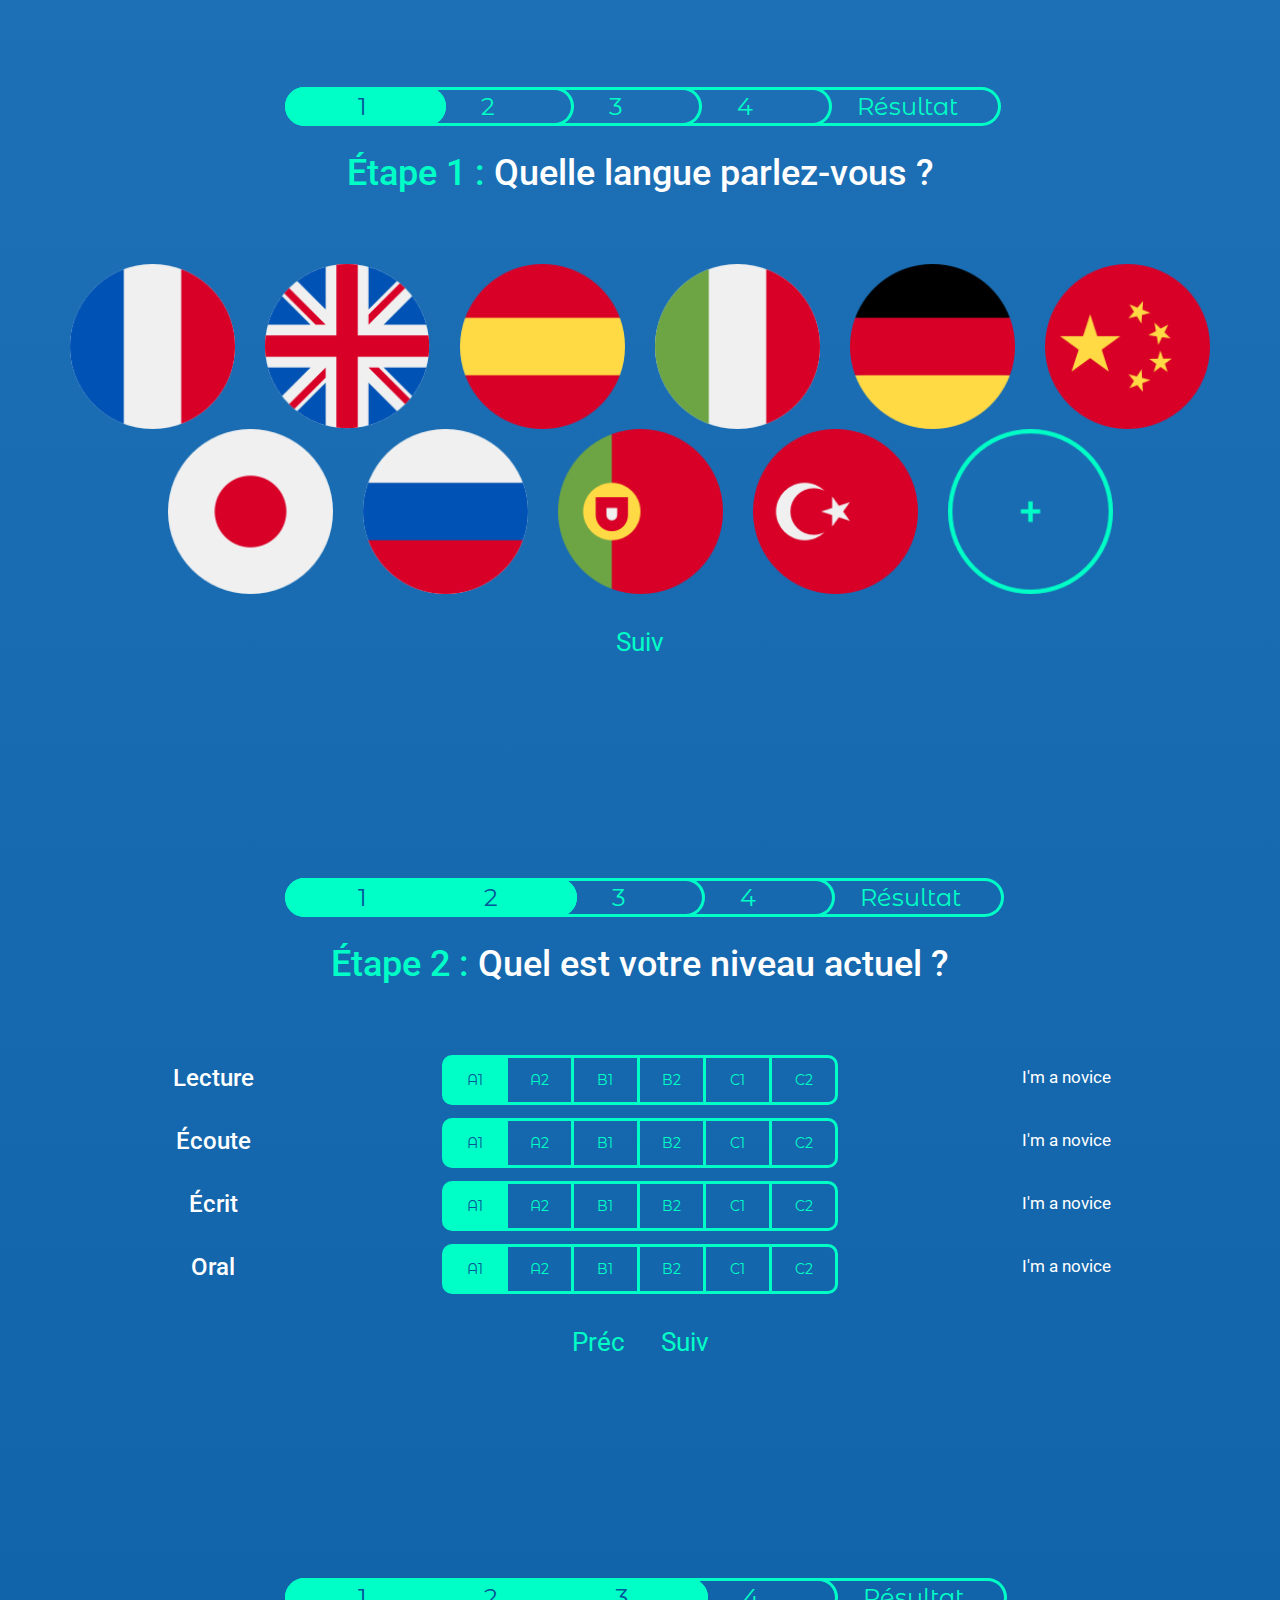
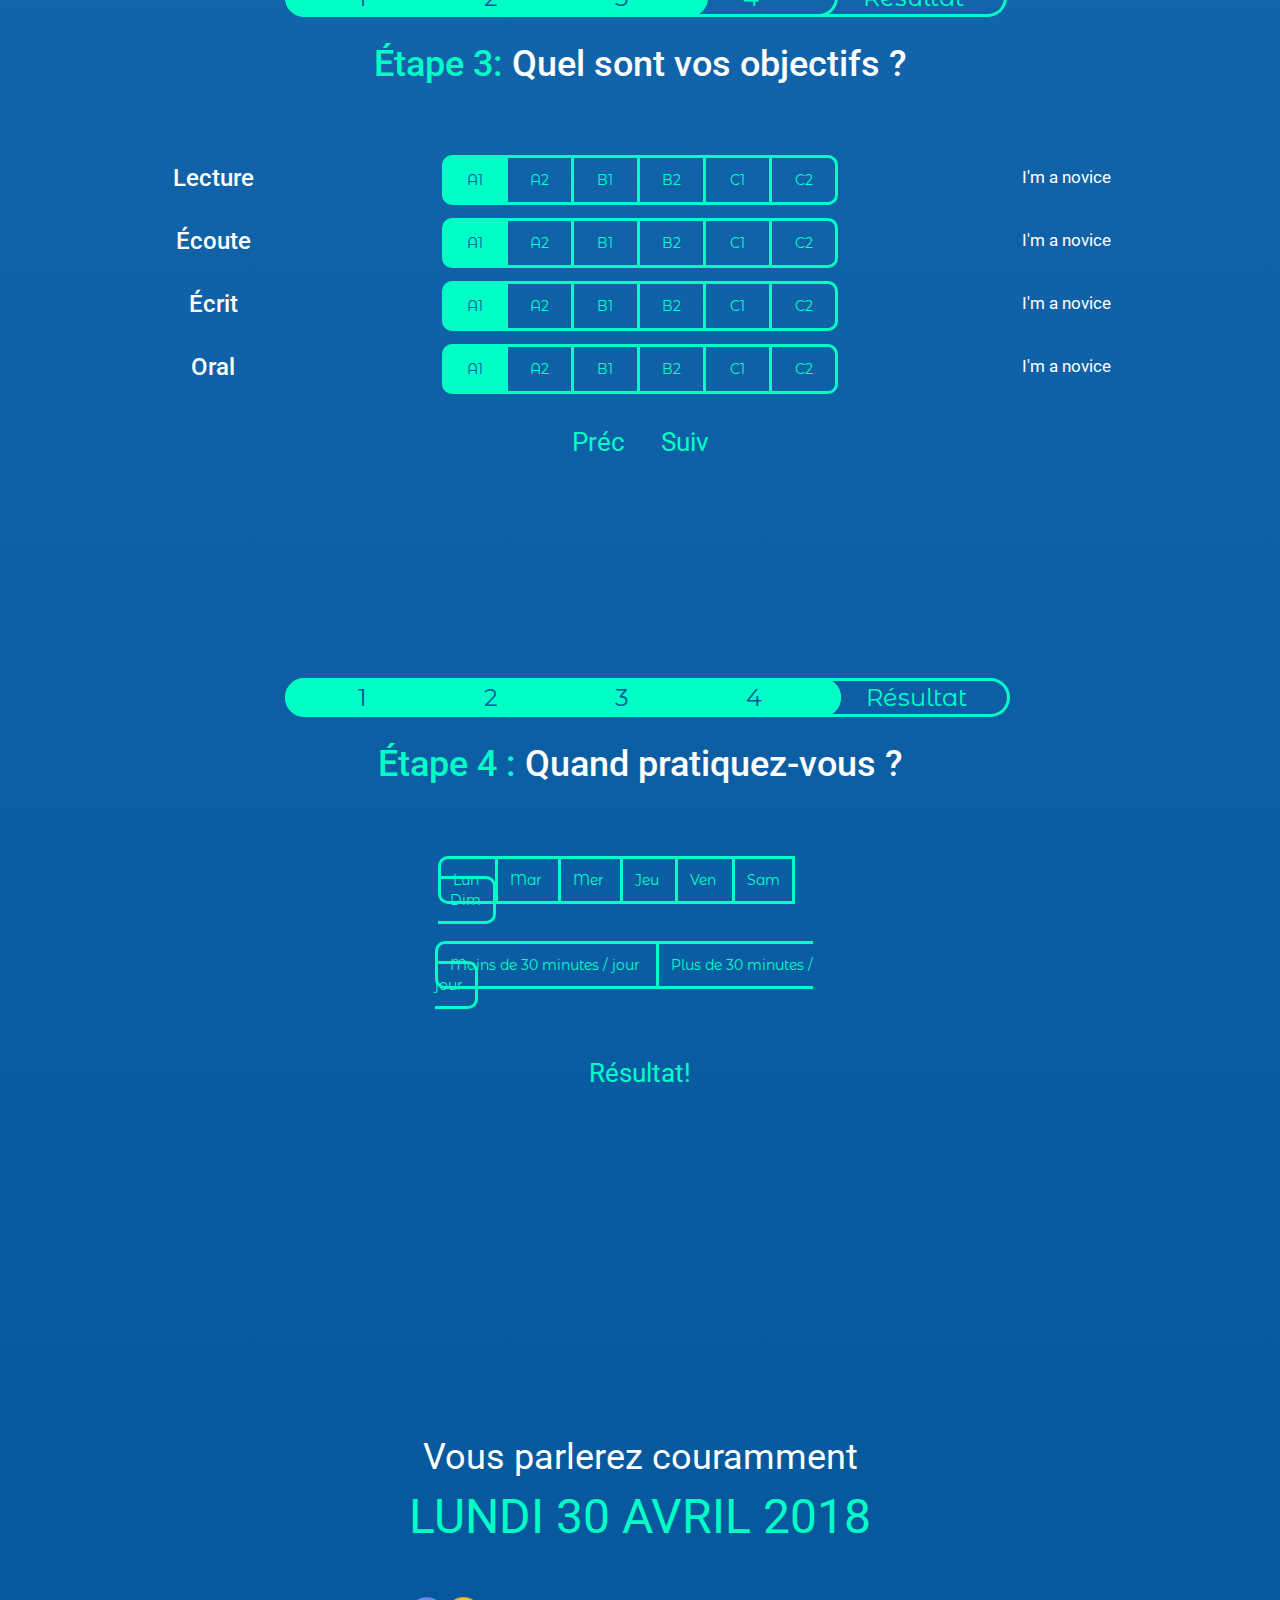
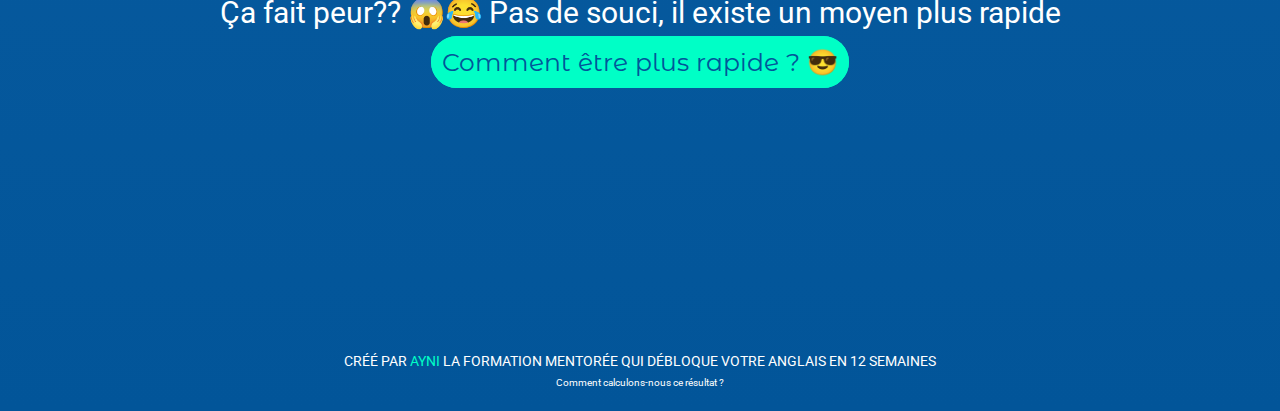
==== commit 0e56e2a3: "corecction" ====
--- a/page2.html
+++ b/page2.html
@@ -1,11 +1,11 @@
 <!DOCTYPE html>
-<html lang="en">
+<html lang="fr">
   <head>
     <meta charset="utf-8">
     <meta http-equiv="X-UA-Compatible" content="IE=edge">
     <meta name="viewport" content="width=device-width, initial-scale=1">
 
-    <title>When will you become fluent?</title>
+    <title>Quand parlerez-vous couramment ?</title>
 
   <link href="https://fonts.googleapis.com/css?family=Roboto:400" rel="stylesheet">
   <link href="https://fonts.googleapis.com/css?family=Montserrat+Alternates:400,500" rel="stylesheet">
@@ -14,10 +14,6 @@
   <link rel="stylesheet" href="CSS/prelaunch-essai.css">
   <link rel="icon" type="image/png" href="favicon.png" />
 
-  <!-- start Mixpanel --><script type="text/javascript">(function(e,a){if(!a.__SV){var b=window;try{var c,l,i,j=b.location,g=j.hash;c=function(a,b){return(l=a.match(RegExp(b+"=([^&]*)")))?l[1]:null};g&&c(g,"state")&&(i=JSON.parse(decodeURIComponent(c(g,"state"))),"mpeditor"===i.action&&(b.sessionStorage.setItem("_mpcehash",g),history.replaceState(i.desiredHash||"",e.title,j.pathname+j.search)))}catch(m){}var k,h;window.mixpanel=a;a._i=[];a.init=function(b,c,f){function e(b,a){var c=a.split(".");2==c.length&&(b=b[c[0]],a=c[1]);b[a]=function(){b.push([a].concat(Array.prototype.slice.call(arguments,
-  0)))}}var d=a;"undefined"!==typeof f?d=a[f]=[]:f="mixpanel";d.people=d.people||[];d.toString=function(b){var a="mixpanel";"mixpanel"!==f&&(a+="."+f);b||(a+=" (stub)");return a};d.people.toString=function(){return d.toString(1)+".people (stub)"};k="disable time_event track track_pageview track_links track_forms register register_once alias unregister identify name_tag set_config reset people.set people.set_once people.increment people.append people.union people.track_charge people.clear_charges people.delete_user".split(" ");
-  for(h=0;h<k.length;h++)e(d,k[h]);a._i.push([b,c,f])};a.__SV=1.2;b=e.createElement("script");b.type="text/javascript";b.async=!0;b.src="undefined"!==typeof MIXPANEL_CUSTOM_LIB_URL?MIXPANEL_CUSTOM_LIB_URL:"file:"===e.location.protocol&&"//cdn.mxpnl.com/libs/mixpanel-2-latest.min.js".match(/^\/\//)?"https://cdn.mxpnl.com/libs/mixpanel-2-latest.min.js":"//cdn.mxpnl.com/libs/mixpanel-2-latest.min.js";c=e.getElementsByTagName("script")[0];c.parentNode.insertBefore(b,c)}})(document,window.mixpanel||[]);
-  mixpanel.init("26a38429688eebca25bc573ffab9b2d9");</script><!-- end Mixpanel -->
   </head>
 
 <body>
@@ -32,18 +28,18 @@
         <a href="#menu02" class="MENUafaire-lg"> 2 </a>
         <a href="#menu03" class="MENUafaire-lg"> 3 </a>
         <a href="#menu04" class="MENUafaire-lg"> 4 </a>
-        <a href="#menu05" class="MENUresult-lg"> Result </a>      
+        <a href="#menu05" class="MENUresult-lg"> Résultat </a>      
       </div>
       <div class="MENU-xs hidden-lg hidden-sm hidden-md">
         <a href="#menu01" class="MENUrealise1-xs"> 1 </a>
         <a href="#menu02" class="MENUafaire-xs"> 2 </a>
         <a href="#menu03" class="MENUafaire-xs"> 3 </a>
         <a href="#menu04" class="MENUafaire-xs"> 4 </a>
-        <a href="#menu05" class="MENUresult-xs"> Result </a>
-      </div>
-    </div>
-
-    <h3 class="STEP text-center"> <FONT color="#00FFC6"> Step 1: </FONT> Which language are you learning? </h3>  
+        <a href="#menu05" class="MENUresult-xs"> Résultat </a>
+      </div>
+    </div>
+
+    <h3 class="STEP text-center"> <FONT color="#00FFC6"> Étape 1 : </FONT> Quelle langue parlez-vous ? </h3>  
 
     <div class="container">
       <div class="row drapeau">
@@ -88,7 +84,7 @@
       </div>
     </div>
     <div class="next text-center">
-        <a href="#menu02"> Next </a>
+        <a href="#menu02"> Suiv </a>
       </div>
   </div>
 
@@ -102,24 +98,24 @@
         <a href="#menu02" class="MENUrealise-lg"> 2 </a>
         <a href="#menu03" class="MENUafaire-lg"> 3 </a>
         <a href="#menu04" class="MENUafaire-lg"> 4 </a>
-        <a href="#menu05" class="MENUresult-lg"> Result </a>      
+        <a href="#menu05" class="MENUresult-lg"> Résultat </a>      
       </div>
       <div class="MENU-xs hidden-lg hidden-sm hidden-md">
         <a href="#menu01" class="MENUrealise1-xs"> 1 </a>
         <a href="#menu02" class="MENUrealise-xs"> 2 </a>
         <a href="#menu03" class="MENUafaire-xs"> 3 </a>
         <a href="#menu04" class="MENUafaire-xs"> 4 </a>
-        <a href="#menu05" class="MENUresult-xs"> Result </a>
-      </div>
-    </div>
-
-
-    <h3 class="STEP text-center"> <FONT color="#00FFC6"> Step 2: </FONT> What is your current level? </h3>
+        <a href="#menu05" class="MENUresult-xs"> Résultat </a>
+      </div>
+    </div>
+
+
+    <h3 class="STEP text-center"> <FONT color="#00FFC6"> Étape 2 : </FONT> Quel est votre niveau actuel ? </h3>
 
     <div class="container-fluid">
       <div class="row">
         <div class="col-xs-12 col-sm-4 text-center">
-          <h3 class="matiere"> Reading </h3>
+          <h3 class="matiere"> Lecture </h3>
         </div>
         <div class="col-xs-12 col-sm-4 text-center">
           <div id="A2" class="col-xs-2 rectangle-gauche-choix">
@@ -150,7 +146,7 @@
     <div class="container-fluid decalage">
       <div class="row">
         <div class="col-xs-12 col-sm-4 text-center">
-          <h3 class="matiere"> Listening </h3>
+          <h3 class="matiere"> Écoute </h3>
         </div>
         <div class="col-xs-12 col-sm-4 text-center">
           <div id="B2" class="col-xs-2 rectangle-gauche-choix">
@@ -181,7 +177,7 @@
     <div class="container-fluid decalage">
       <div class="row">
         <div class="col-xs-12 col-sm-4 text-center">
-          <h3 class="matiere"> Writing </h3>
+          <h3 class="matiere"> Écrit </h3>
         </div>
         <div class="col-xs-12 col-sm-4 text-center">
           <div id="C2" class="col-xs-2 rectangle-gauche-choix">
@@ -212,7 +208,7 @@
     <div class="container-fluid decalage">
       <div class="row">
         <div class="col-xs-12 col-sm-4 text-center">
-          <h3 class="matiere"> Speaking </h3>
+          <h3 class="matiere"> Oral </h3>
         </div>
         <div class="col-xs-12 col-sm-4 text-center">
           <div id="D2" class="col-xs-2 rectangle-gauche-choix">
@@ -240,8 +236,8 @@
       </div>
 
       <div class="next text-center">
-        <a href="#menu01"> Prec </a>
-        <a href="#menu03"> Next </a>
+        <a href="#menu01"> Préc </a>
+        <a href="#menu03"> Suiv </a>
       </div>
 
     </div>
@@ -259,23 +255,23 @@
         <a href="#menu02" class="MENUrealise-lg"> 2 </a>
         <a href="#menu03" class="MENUrealise-lg"> 3 </a>
         <a href="#menu04" class="MENUafaire-lg"> 4 </a>
-        <a href="#menu05" class="MENUresult-lg"> Result </a>      
+        <a href="#menu05" class="MENUresult-lg"> Résultat </a>      
       </div>
       <div class="MENU-xs hidden-lg hidden-sm hidden-md">
         <a href="#menu01" class="MENUrealise1-xs"> 1 </a>
         <a href="#menu02" class="MENUrealise-xs"> 2 </a>
         <a href="#menu03" class="MENUrealise-xs"> 3 </a>
         <a href="#menu04" class="MENUafaire-xs"> 4 </a>
-        <a href="#menu05" class="MENUresult-xs"> Result </a>
-      </div>
-    </div>
-
-    <h3 class="STEP text-center"> <FONT color="#00FFC6"> Step 3: </FONT> What is your goal? </h3>
+        <a href="#menu05" class="MENUresult-xs"> Résultat </a>
+      </div>
+    </div>
+
+    <h3 class="STEP text-center"> <FONT color="#00FFC6"> Étape 3: </FONT> Quel sont vos objectifs ? </h3>
 
     <div class="container-fluid">
       <div class="row">
         <div class="col-xs-12 col-sm-4 text-center">
-          <h3 class="matiere"> Reading </h3>
+          <h3 class="matiere"> Lecture </h3>
         </div>
         <div class="col-xs-12 col-sm-4 text-center">
           <div id="E2" class="col-xs-2 rectangle2-gauche-choix">
@@ -306,7 +302,7 @@
     <div class="container-fluid decalage">
       <div class="row">
         <div class="col-xs-12 col-sm-4 text-center">
-          <h3 class="matiere"> Listening </h3>
+          <h3 class="matiere"> Écoute </h3>
         </div>
         <div class="col-xs-12 col-sm-4 text-center">
           <div id="F2" class="col-xs-2 rectangle2-gauche-choix">
@@ -337,7 +333,7 @@
     <div class="container-fluid decalage">
       <div class="row">
         <div class="col-xs-12 col-sm-4 text-center">
-          <h3 class="matiere"> Writing </h3>
+          <h3 class="matiere"> Écrit </h3>
         </div>
         <div class="col-xs-12 col-sm-4 text-center">
           <div id="G2" class="col-xs-2 rectangle2-gauche-choix">
@@ -368,7 +364,7 @@
     <div class="container-fluid decalage">
       <div class="row">
         <div class="col-xs-12 col-sm-4 text-center">
-          <h3 class="matiere"> Speaking </h3>
+          <h3 class="matiere"> Oral </h3>
         </div>
         <div class="col-xs-12 col-sm-4 text-center">
           <div id="H2" class="col-xs-2 rectangle2-gauche-choix">
@@ -396,8 +392,8 @@
       </div>
 
       <div class="next text-center">
-        <a href="#menu02"> Prec </a>
-        <a href="#menu04"> Next </a>
+        <a href="#menu02"> Préc </a>
+        <a href="#menu04"> Suiv </a>
       </div>
 
     </div>
@@ -417,40 +413,40 @@
         <a href="#menu02" class="MENUrealise-lg"> 2 </a>
         <a href="#menu03" class="MENUrealise-lg"> 3 </a>
         <a href="#menu04" class="MENUrealise-lg"> 4 </a>
-        <a href="#test05" class="MENUresult-lg"> Result </a>      
+        <a href="#test05" class="MENUresult-lg"> Résultat </a>      
       </div>
       <div class="MENU-xs hidden-lg hidden-sm hidden-md">
         <a href="#menu01" class="MENUrealise1-xs"> 1 </a>
         <a href="#menu02" class="MENUrealise-xs"> 2 </a>
         <a href="#menu03" class="MENUrealise-xs"> 3 </a>
         <a href="#menu04" class="MENUrealise-xs"> 4 </a>
-        <a href="#test05" class="MENUresult-xs"> Result </a>
-      </div>
-    </div>
-
-    <h3 id="languageChoice" class="STEP text-center"> <FONT color="#00FFC6"> Step 4: </FONT> How often do you practice it? </h3>
+        <a href="#test05" class="MENUresult-xs"> Résultat </a>
+      </div>
+    </div>
+
+    <h3 id="languageChoice" class="STEP text-center"> <FONT color="#00FFC6"> Étape 4 : </FONT> Quand pratiquez-vous ? </h3>
 
     <div>
       <div id="CENTRER75">
 
         <div id="milieujour-lg" class="hidden-xs">
-          <a href="#test5" id="mondaylg" class="rectangle-gauche-libre"> Mon </a>
-          <a href="#test5" id="tuesdaylg" class="rectangle-milieu-libre"> Tue </a>
-          <a href="#test5" id="wednesdaylg" class="rectangle-milieu-libre"> Wed </a>
-          <a href="#test5" id="thursdaylg" class="rectangle-milieu-libre"> Thu </a>
-          <a href="#test5" id="fridaylg" class="rectangle-milieu-libre"> Fri </a>
-          <a href="#test5" id="saturdaylg" class="rectangle-milieu-libre"> Sat </a>
-          <a href="#test5" id="sundaylg" class="rectangle-droite-libre"> Sun </a>
+          <a href="#test5" id="mondaylg" class="rectangle-gauche-libre"> Lun </a>
+          <a href="#test5" id="tuesdaylg" class="rectangle-milieu-libre"> Mar </a>
+          <a href="#test5" id="wednesdaylg" class="rectangle-milieu-libre"> Mer </a>
+          <a href="#test5" id="thursdaylg" class="rectangle-milieu-libre"> Jeu </a>
+          <a href="#test5" id="fridaylg" class="rectangle-milieu-libre"> Ven </a>
+          <a href="#test5" id="saturdaylg" class="rectangle-milieu-libre"> Sam </a>
+          <a href="#test5" id="sundaylg" class="rectangle-droite-libre"> Dim </a>
         </div>
 
         <div id="milieujour-xs" class="hidden-lg hidden-sm hidden-md">
-          <a href="#test5" id="mondayxs" class="rectangle-gauche-libre"> M </a>
-          <a href="#test5" id="tuesdayxs" class="rectangle-milieu-libre"> T </a>
-          <a href="#test5" id="wednesdayxs" class="rectangle-milieu-libre"> W </a>
-          <a href="#test5" id="thursdayxs" class="rectangle-milieu-libre"> T </a>
-          <a href="#test5" id="fridayxs" class="rectangle-milieu-libre"> F </a>
+          <a href="#test5" id="mondayxs" class="rectangle-gauche-libre"> L </a>
+          <a href="#test5" id="tuesdayxs" class="rectangle-milieu-libre"> M </a>
+          <a href="#test5" id="wednesdayxs" class="rectangle-milieu-libre"> M </a>
+          <a href="#test5" id="thursdayxs" class="rectangle-milieu-libre"> J </a>
+          <a href="#test5" id="fridayxs" class="rectangle-milieu-libre"> V </a>
           <a href="#test5" id="saturdayxs" class="rectangle-milieu-libre"> S </a>
-          <a href="#test5" id="sundayxs" class="rectangle-droite-libre"> S </a>
+          <a href="#test5" id="sundayxs" class="rectangle-droite-libre"> D </a>
         </div>
 
       </div>
@@ -458,17 +454,17 @@
       <div id="CENTRER75">
 
         <div id="milieuduree-lg" class="hidden-xs">
-          <a href="#test5" id="lesslg" class="rectangle-gauche-libre"> Less than 30 minutes / day </a>
-          <a href="#test5" id="morelg" class="rectangle-droite-libre"> More than 30 minutes / day </a>
+          <a href="#test5" id="lesslg" class="rectangle-gauche-libre"> Moins de 30 minutes / jour </a>
+          <a href="#test5" id="morelg" class="rectangle-droite-libre"> Plus de 30 minutes / jour </a>
         </div>
         <div id="milieuduree-xs" class="hidden-lg hidden-md hidden-sm">
-          <a href="#test5" id="lessxs" class="rectangle-gauche-libre"> < 30 min / day </a>
-          <a href="#test5" id="morexs" class="rectangle-droite-libre"> > 30 min / day </a>
+          <a href="#test5" id="lessxs" class="rectangle-gauche-libre"> 30 min / jour </a>
+          <a href="#test5" id="morexs" class="rectangle-droite-libre"> 30 min / jour </a>
         </div>
 
       </div>
       <div class="next text-center">
-        <a href="#menu05" id="result"> Result! </a>
+        <a href="#menu05" id="result"> Résultat! </a>
       </div>
 
   </div>
@@ -480,20 +476,20 @@
     <div id="bloc-principal">
       <div id="CENTRER">
         <div id="menu05">
-           <p class="SOUSTITRE"> You'll reach fluency on </p>
-
-           <p id="fluencyDate" class="TITRE"> MONDAY 30th APRIL 2018 </p>
+           <p class="SOUSTITRE"> Vous parlerez couramment </p>
+
+           <p id="fluencyDate" class="TITRE"> LUNDI 30 AVRIL 2018 </p>
         
 
           <div class="text-center">
-              <p class="ACCROCHE"> Freaking out? 😱😂 No worries, there’s a quicker way! </p>
-              <a href="page3.html" class="CTA2">How to be quicker 😎</a>
+              <p class="ACCROCHE"> Ça fait peur?? 😱😂 Pas de souci, il existe un moyen plus rapide </p>
+              <a href="page3.html" class="CTA2">Comment être plus rapide ? 😎</a>
           </div>
           </div>
       </div>
       <div id="footer2">
-        <p class="PUB"> MADE BY <a href="https://ayni.in" class="link" target="_blank">AYNI</a> A UNIQUE & INCENTIVE LANGUAGE LEARNING PLATFORM </p>
-        <p class="PUB"> <a href="http://ayni.in" id="CALCUL">How do we calculate this result?</a></p>
+        <p class="PUB"> CRÉÉ PAR <a href="https://ayni.in" class="link" target="_blank">AYNI</a> LA FORMATION MENTORÉE QUI DÉBLOQUE VOTRE ANGLAIS EN 12 SEMAINES </p>
+        <p class="PUB"> <a href="mailto:masterclass-anglais@ayin.in?subject=Comment calculez-vous ce résultat&body=Bonjour Je souhaite comprendre comment vous calculez mon résultat A bientot" id="CALCUL">Comment calculons-nous ce résultat ?</a></p>
       </div>
     </div>
   </div>         
--- a/CSS/prelaunch-essai.css
+++ b/CSS/prelaunch-essai.css
@@ -5,11 +5,11 @@
 
 .MENU-lg {
 	margin:0 auto;
-	width: 707px;
+	width: 710px;
 }
 .MENU-xs {
 	margin:0 auto;
-	width: 290px;
+	width: 310px;
 }
 
 .MENUrealise-lg {
@@ -215,10 +215,9 @@
 	border-radius: 100px;
 }
 .plus:hover {
-	background-image: url(../image/+hover.png)
 }
 .pluschoisie {
-	background-image: url(../image/+hover.png)
+	background-image: url(../image/+hover.png);
 }
 
 #menu01 {
@@ -513,17 +512,17 @@
 }
 #milieujour-lg {
 	margin:0 auto;
-	width: 400px;
+	width: 405px;
 	vertical-align: center;	
 }
 #milieuduree-lg {
 	margin:0 auto;
-	width: 440px;
+	width: 411px;
 	vertical-align: center;	
 }
 #milieuduree-xs {
 	margin:0 auto;
-	width: 250px;
+	width: 230px;
 	vertical-align: center;	
 }
 
